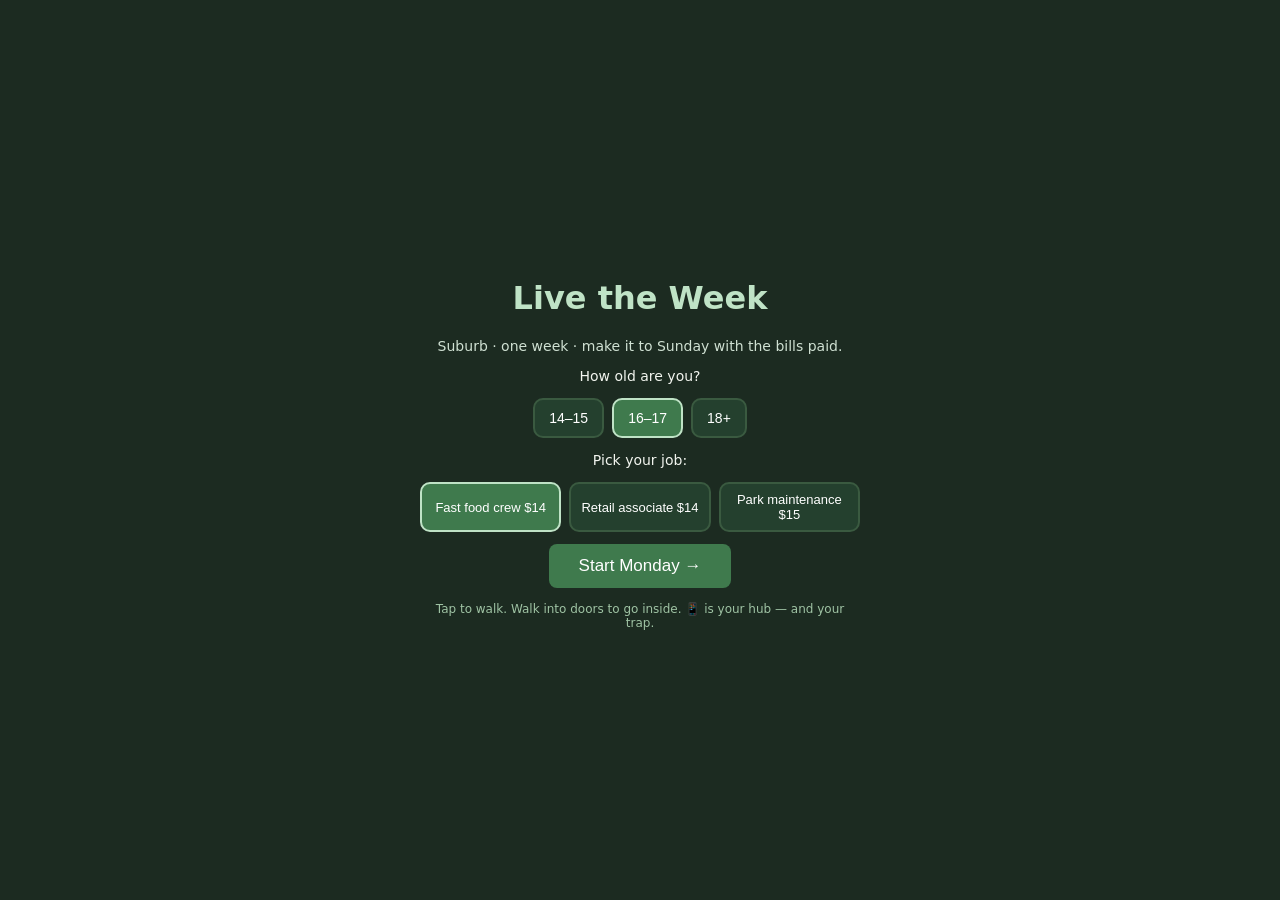
==== live-the-week.html @ f559ee52 "Publish NWS build from 23cea46383d7a8ff9823a15bd17f7fe0e7dcb161" ====
<!DOCTYPE html>
<html lang="en">
<head>
<meta charset="utf-8">
<meta name="viewport" content="width=device-width, initial-scale=1, maximum-scale=1, user-scalable=no">
<title>Live the Week v1.9 — overhead 3/4</title>
<style>
  * { box-sizing:border-box; -webkit-tap-highlight-color:transparent; }
  html { margin:0; padding:0; height:100%; overflow:hidden; }
  body { margin:0; padding:0; position:fixed; top:0; left:0; width:100%; height:100%;
    overflow:hidden; display:flex; flex-direction:column;
    background:#141b16; font-family:-apple-system,system-ui,sans-serif; color:#f2f5ef; }
  #maincol { width:100%; flex:1; display:flex; flex-direction:column; min-height:0; overflow:hidden; }
  #hud { width:100%; max-width:430px; display:flex; justify-content:space-between; align-items:center;
    padding:8px 10px; background:#24402e; font-size:13px; z-index:5; gap:6px; flex-shrink:0; }
  #hud b { color:#bfe3c6; }
  #stage { position:relative; width:100%; flex:1; min-height:0; display:block; background:#141b16; overflow:hidden; }
  #game { width:100%; height:100%; display:block; }
  canvas { width:100%; height:100%; display:block; image-rendering:pixelated; touch-action:manipulation; }
  /* Desktop: game + side panel */
  #sidepanel { display:none; }
  @media (min-width:1000px){
    body { flex-direction:column; justify-content:flex-start; align-items:stretch; padding:0; gap:0; }
    #maincol { flex:1; display:flex; flex-direction:column; width:100vw; height:100vh; max-width:none; }
    #hud { max-width:none; width:100%; }
    #objective { max-width:none; width:100%; }
    #stage { max-width:none; max-height:none; flex:1; width:100%; }
    #sidepanel { display:none; }
    #sidepanel h3 { color:#bfe3c6; margin:0 0 12px 0; font-size:16px; }
    #sidepanel p { color:#9fc3a4; font-size:13px; line-height:1.5; margin:8px 0; }
    #sidepanel .tip { background:#24402e; border-radius:8px; padding:10px; margin:10px 0; font-size:12px; }
  }
  #locname { position:absolute; top:8px; left:50%; transform:translateX(-50%); background:rgba(16,21,16,.75);
    padding:4px 14px; border-radius:14px; font-size:13px; color:#dff0e2; pointer-events:none; }
  #phonebtn { position:fixed; right:12px; bottom:12px; width:58px; height:58px; border-radius:50%;
    background:#f2f5ef; font-size:28px; border:3px solid #24402e; z-index:20; }
  #phone { position:fixed; left:50%; transform:translateX(-50%); bottom:0; width:min(420px,96vw); height:74vh;
    background:#101510; border:3px solid #3a5a40; border-bottom:none; border-radius:22px 22px 0 0;
    z-index:30; display:none; flex-direction:column; overflow:hidden; }
  #phone.open { display:flex; }
  #notch { height:24px; display:flex; align-items:center; justify-content:center; }
  #notch span { width:100px; height:16px; background:#000; border-radius:9px; }
  #pclock { text-align:center; font-size:12px; color:#9fc3a4; padding:2px; }
  #tabs { display:flex; background:#1a241c; }
  #tabs button { flex:1; padding:10px 2px; background:none; border:none; color:#9fc3a4; font-size:12px; }
  #tabs button.on { color:#fff; background:#24402e; font-weight:700; }
  #msgdot { color:#ff6a5a; font-size:10px; }
  #pscreen { flex:1; overflow-y:auto; padding:10px; font-size:14px; background:linear-gradient(180deg,#101510 0%,#0c120d 100%); }
  .card { background:#1c2b21; border:1px solid #3a5a40; border-radius:10px; padding:10px; margin-bottom:8px; }
  .card h4 { margin:0 0 6px; color:#bfe3c6; font-size:14px; }
  .row { display:flex; justify-content:space-between; align-items:center; padding:6px 0; border-bottom:1px solid #2a3d30; gap:8px;}
  .row:last-child { border-bottom:none; }
  button.act { background:#3f7a4d; color:#fff; border:none; border-radius:8px; padding:8px 12px; font-size:14px; }
  button.act:disabled { background:#3a4a3e; color:#7a8a7e; }
  button.ghost { background:none; color:#9fc3a4; border:1px solid #3a5a40; border-radius:8px; padding:8px 12px; font-size:14px; }
  #dlg { position:fixed; inset:0; background:rgba(0,0,0,.55); z-index:50; display:none; align-items:center; justify-content:center; padding:20px; }
  #dlg.open { display:flex; }
  #dlgbox { background:#f2f5ef; color:#1c2b21; border-radius:14px; padding:18px; max-width:340px; width:100%; }
  #dlgbox h3 { margin:0 0 8px; font-size:17px; }
  #dlgbox p { font-size:14px; margin:0 0 12px; }
  #dlgbtns { display:flex; gap:8px; flex-wrap:wrap; }
  #dlgbtns button { flex:1; min-width:100px; padding:10px; border-radius:10px; font-size:15px; border:none; }
  #toast { position:fixed; left:50%; transform:translateX(-50%); bottom:84px; background:#101510; color:#dff0e2;
    padding:8px 16px; border-radius:20px; font-size:13px; z-index:40; display:none; border:1px solid #3a5a40;
    max-width:92vw; text-align:center; }
  .post { border-bottom:1px solid #2a3d30; padding:8px 0; font-size:13px; }
  .post .who { color:#bfe3c6; font-weight:700; }
  #review { position:fixed; inset:0; background:#1c2b21; z-index:60; display:none; overflow-y:auto; padding:20px; }
  #review.open { display:block; }
  @media (min-width:768px){
    #review > div { max-width:560px !important; }
    #review .card { background:#24402e; border:1px solid #3a5a40; border-radius:12px; padding:16px; margin:12px 0; }
    #review .big { font-size:28px; }
  }
  .big { font-size:22px; font-weight:800; color:#bfe3c6; }
  .neg { color:#ff9d8a; } .pos { color:#9fe6a8; }
  #start { position:fixed; inset:0; background:#1c2b21; z-index:70; display:flex; align-items:center; justify-content:center; padding:24px; }
  #startbox { max-width:380px; text-align:center; }
  #startbox h1 { color:#bfe3c6; }
  .agepick,.jobpick { display:flex; gap:8px; justify-content:center; margin:12px 0; flex-wrap:wrap; }
  .agepick button,.jobpick button { padding:10px 14px; border-radius:10px; border:2px solid #3a5a40; background:#24402e; color:#fff; font-size:14px; }
  .jobpick button { padding:8px 10px; font-size:13px; flex:1; min-width:0; }
  .agepick button.on,.jobpick button.on { border-color:#bfe3c6; background:#3f7a4d; }
  #fade { position:absolute; inset:0; background:#000; opacity:0; pointer-events:none; transition:opacity .25s; z-index:8;}
  #spots{position:absolute;inset:0;pointer-events:none;z-index:7}
  .spot.npcspot{background:transparent;border:none;box-shadow:none;}

  /* ===== Tablet/Desktop: wider game, themed background ===== */
  @media (min-width:768px){
    html,body { background:#0e140f; }
    body {
      background:
        radial-gradient(ellipse 80% 60% at 50% 0%, rgba(63,122,77,.15) 0%, transparent 60%),
        radial-gradient(ellipse 60% 50% at 50% 100%, rgba(63,122,77,.10) 0%, transparent 60%),
        #0e140f;
    }
    body::before {
      content:'\1F33F NWS \u2022 Live the Week';
      position:fixed; left:24px; top:20px; font-size:15px; font-weight:700; color:#3a5a40;
      letter-spacing:1px; z-index:0; pointer-events:none;
    }
    body::after {
      content:'A TruJoe Digital financial literacy game';
      position:fixed; left:24px; bottom:20px; font-size:12px; color:#2a3d30;
      z-index:0; pointer-events:none;
    }
    #hud { max-width:520px; font-size:14px; border-radius:0 0 12px 12px; }

    #objective { max-width:520px; margin:0 auto; width:100%; border-radius:0 0 8px 8px; }
    #phone { width:min(480px,92vw); }
    #startbox { max-width:440px; }
    #dlgbox { max-width:400px; }
  }
  @media (min-width:1200px){
    #hud { max-width:none; width:100%; }
    #stage { max-width:none; width:100%; }
    #objective { max-width:none; width:100%; }
  }
 .spot{position:absolute;pointer-events:auto;background:rgba(20,28,22,.82);color:#f2e8c9;border:1.5px solid #7fd6a4;border-radius:12px;font-size:12px;font-weight:700;padding:8px 10px;transform:translate(-50%,-50%);box-shadow:0 2px 8px rgba(0,0,0,.4)}
</style>

<!-- NOTE 2026-10-11 (Truman): Drag mechanic speeds up in-game time dramatically (full week in <3 min).
     This is a BUG but Truman wants it LEFT AS-IS for now (useful for testing). Do not fix. -->
</head>
<body>
<div id="maincol">
<div id="hud">
  <span>📅 <b id="h_day">Mon</b> <span id="h_time">8:00a</span></span>
  <span>💵 <b id="h_money">$70</b></span>
  <span>⚡ <b id="h_energy">100</b></span>
  <span style="font-size:10px;color:#6a8a72">v1.9</span>
  <button id="waitbtn" class="ghost" style="padding:4px 10px;font-size:12px">⏳ +30m</button>
  <button id="setbtn" class="ghost" style="padding:4px 10px;font-size:14px">⚙️</button>
</div>
<div id="objective" style="text-align:center;font-size:12px;color:#9fc3a4;padding:4px;background:rgba(20,30,22,.9);border-bottom:1px solid #3a5a40"></div>
<div id="stage">
  <canvas id="game" width="352" height="640"></canvas>
  <div id="locname">Maple Street</div>
  <div id="fade"></div>
  <div id="spots"></div>
</div>
</div><!-- /maincol -->
<aside id="sidepanel">
  <h3>🎮 Live the Week</h3>
  <p>A financial literacy adventure. Work shifts, make smart purchases, pay your bills, and survive the week.</p>
  <div class="tip"><b>🖱️ Desktop controls:</b><br>Click to walk • Click doors to enter • Click shops to browse</div>
  <div class="tip"><b>📱 Mobile:</b><br>Tap to walk • Touch-hold & drag for joystick (enable in ⚙️)</div>
  <div class="tip"><b>💡 Tip:</b><br>Work reviews earn your pay. Smart spending dialogs teach budgeting. Every choice matters.</div>
</aside>
<button id="phonebtn">📱</button>
<div id="phone">
  <div id="notch"><span></span></div>
  <div id="pclock"><button id="pclose" class="ghost" style="float:right;padding:2px 10px;font-size:14px">✕</button>LiveOS · <span id="p_time">Mon 8:00a</span></div>
  <div id="tabs">
    <button data-t="money" class="on">💵 Money</button>
    <button data-t="jobs">🧑‍🍳 Work</button>
    <button data-t="social">🌀 Social</button>
    <button data-t="shop">🛒 Shop</button>
    <button data-t="msgs">✉️ Msgs <span id="msgdot"></span></button>
  </div>
  <div id="pscreen"></div>
</div>
<div id="dlg"><div id="dlgbox"><h3 id="d_h"></h3><p id="d_p"></p><div id="dlgbtns"></div></div></div>
<div id="toast"></div>
<div id="review"></div>
<div id="start"><div id="startbox">
  <h1>Live the Week</h1>
  <p style="font-size:14px;color:#cfe0d2">Suburb · one week · make it to Sunday with the bills paid.</p>
  <p style="font-size:14px">How old are you?</p>
  <div class="agepick">
    <button data-a="14-15">14–15</button>
    <button data-a="16-17" class="on">16–17</button>
    <button data-a="18+">18+</button>
  </div>
  <p style="font-size:14px">Pick your job:</p>
  <div class="jobpick" id="jobpick"></div>
  <button class="act" id="gobtn" style="font-size:17px;padding:12px 30px">Start Monday →</button>
  <p style="font-size:12px;color:#9fc3a4;margin-top:14px">Tap to walk. Walk into doors to go inside. 📱 is your hub — and your trap.</p>
</div></div>
<script>
// Auto-update: check for new version, reload if available
const BUILD_VERSION='1791599310';
(function(){
  try{
    fetch('live-the-week.version?t='+Date.now(),{cache:'no-store'})
      .then(r=>r.text())
      .then(v=>{
        if(v.trim()&&v.trim()!==BUILD_VERSION){
          console.log('New version available, reloading...');
          location.href='live-the-week.html?v='+Date.now();
        }
      }).catch(()=>{});
  }catch(e){}
})();
'use strict';
/* ================= DATA ================= */
const TILE=32, COLS=11, ROWS=20;
const BLD_W=64, BLD_H=76; // town building sprite size (squat, not towers)
const JOBS = {
  '14-15': [ {id:'sitter',t:'Babysitter',w:14}, {id:'yard',t:'Yard work',w:14}, {id:'dog',t:'Dog walker',w:13} ],
  '16-17': [ {id:'fastfood',t:'Fast food crew',w:14}, {id:'retail',t:'Retail associate',w:14}, {id:'park',t:'Park maintenance',w:15} ],
  '18+':   [ {id:'lawn',t:'Lawn care crew',w:16}, {id:'retail',t:'Retail associate',w:14} ]
};
const MAXHRS = { '14-15':18, '16-17':25, '18+':40 };
const BILLS_SUNDAY = 230, TAKE_HOME = 0.92;
const ADS = [
  {t:'HEADPHONES 50% OFF', p:'Studio headphones — today only $20!', c:20, item:'headphones'},
  {t:'SNEAKER DROP', p:'Limited runners $45. Everyone has them.', c:45, item:'sneakers'},
  {t:'ENERGY DRINK 6-PACK', p:'Fuel your grind. $4.', c:4},
  {t:'NEW GAME', p:'The sequel just dropped. $30.', c:30, item:'game'},
  {t:'SMART WATCH', p:'Track everything. $25.', c:25, item:'watch'}
];
const FEED = [
  {who:'@maya', p:'new sneakers 🔥🔥 (three exclamation marks of debt)'},
  {who:'@dev', p:'just got promoted to shift lead 💪'},
  {who:'@maya', p:'brunch was $28 but the pics were worth it 📸'},
  {who:'@coach', p:'free workout in the park saturday, bring water'},
  {who:'@jules', p:'POV: your savings account watching you open the delivery app 👀'},
  {who:'@dev', p:'sold my old console for half what I paid. depreciation is real 😭'},
  {who:'@priya', p:'meal prepped for the whole week. $32. feeling unstoppable'},
  {who:'@jules', p:'my 24-hour rule just saved me $80'},
  {who:'@maya', p:'thrifted this jacket for $12. vintage > new'}
];
const ROOM_ITEMS = [
  {id:'poster', t:'Band poster', c:5, room:'house'}, {id:'plant', t:'Potted plant', c:8, room:'house'},
  {id:'lamp', t:'Warm lamp', c:12, room:'house'}, {id:'rug', t:'Rug', c:20, room:'house'},
  {id:'bookshelf', t:'Bookshelf', c:25, room:'house'}, {id:'chair', t:'Armchair', c:30, room:'house'},
  {id:'f_table', t:'Coffee table', c:35, room:'house'}, {id:'sofa', t:'Sofa', c:70, room:'house'},
  {id:'nightstand', t:'Nightstand', c:18, room:'bedroom'}, {id:'dresser', t:'Dresser', c:45, room:'bedroom'},
  {id:'closet', t:'Closet', c:55, room:'bedroom'},
  {id:'headphones', t:'Headphones', c:40, room:'bedroom'}, {id:'console', t:'Game console', c:60, room:'bedroom'}
];
const DAYS=['Mon','Tue','Wed','Thu','Fri','Sat','Sun'];
/* ================= STATE ================= */
const S = {
  dir:0,
  map:'town', day:0, min:8*60, money:70, energy:100, age:'16-17',
  job:null, accrued:0, hrsWorked:0, lastWorkDay:-1, scrolls:0, adsBought:0, resisted:0,
  mess:20, lates:0, rain:false, umbrella:false, lunchToday:false,
  spent:{}, room:[], hold24:null, groceriesBought:false,
  px:0, py:0, path:[], moving:false, hasBike:false, weekOver:false, sneakerSeen:false
};
const $ = id => document.getElementById(id);
/* ================= MAPS ================= */
// tile: 0 grass/floor, 1 road/path, 2 wall/building, 3 tree/plant, 4 door, 5 counter/shelf, 6 bed, 7 rug-deco
function emptyMap(w,h,fill){ return Array.from({length:h},()=>Array(w).fill(fill)); }
const MAPS = {};
const curMap=()=>MAPS[S.map];
function buildTown(){
  // OVERHEAD 3/4: logical tile grid for movement, smooth painterly ground rendering.
  const g = emptyMap(COLS,ROWS,0);
  for(let x=0;x<COLS;x++){ g[9][x]=1; g[10][x]=1; }   // main street (logical)
  for(let y=0;y<ROWS;y++) g[y][5]=1;                  // cross street (logical)
  const solid=(x0,y0,w,h2)=>{ for(let y=y0;y<y0+h2;y++)for(let x=x0;x<x0+w;x++) g[y][x]=2; };
  const putB=(id,x,y,w,h2,label,doorX,doorY,fp,inside)=>{
    solid(x,y,w,h2);
    MAPS.town.bld[id]={x,y,w,h:h2,label,door:[doorX,doorY],fp,inside};
    g[doorY][doorX]=4; };
  MAPS.town={ name:'Maple Street', grid:g, bld:{}, over:true,
    paths:[ [[5.5,3],[7,3]], [[7,8],[7,9.5]], [[1,5],[5.5,5]], [[8,11],[8,9.5]], [[1,15],[5.5,15]] ],
    pond:{x:2.5,y:17.5,rx:1.2,ry:1.0} };
  // REBUILT 2026-10-10 from Truman's new art - measured pixel-for-pixel
  // COFFEE: box(70,380,330,580) door(200,550) | MALL: box(680,120,1080,420) door(880,400)
  // WORK: box(680,680,1080,980) door(880,950) | HOME: box(70,1080,330,1380) door(200,1350)
  // STORE: box(680,1080,1080,1380) door(880,1350)
  putB('coffee',1,3,4,4,'COFFEE',2,8,'coffee',null);
  putB('mall',  6,1,5,4,'MALL',  8,6,null,'mallIn');
  putB('work',  6,7,5,3,'WORK',  8,10,'work',null);
  putB('home',  1,11,4,4,'HOME', 2,15,'house',null);
  putB('store', 6,13,5,4,'STORE',8,17,'store',null);
  // WIPED 2026-10-10 per Truman - rebuilding from new art
  S.px=5*TILE; S.py=12*TILE;
}
function buildInterior(id,name,wallC,floorC){
  const g=emptyMap(COLS,ROWS,0);
  for(let x=0;x<COLS;x++){ g[0][x]=2; g[ROWS-1][x]=2; }
  for(let y=0;y<ROWS;y++){ g[y][0]=2; g[y][COLS-1]=2; }
  g[ROWS-1][5]=4; // exit door
  const m={name,grid:g,wallC:wallC||'#8a6a9a',floorC:floorC||'#c0b0c8',exit:{x:5,y:ROWS-1},interior:true};
  MAPS[id]=m; return m;
}
function buildMallIn(){
  // MALL: matches Truman's art - 10 stores + EXIT
  const m=buildInterior('mallIn','MALL','#9a8ab0','#d8cce0'); m.base='mallfloor';
  const g=m.grid;
  // REBUILT 2026-10-10 from Truman's new mall art (pixel-for-pixel)
  // Stores measured from 1179x1769 art, grid 11x20
  for(let x=0;x<=3;x++){ g[3][x]=5; g[4][x]=5; g[5][x]=5; }   // Meals
  for(let x=4;x<=6;x++){ g[3][x]=5; g[4][x]=5; g[5][x]=5; }   // Sweets
  for(let x=7;x<=9;x++){ g[3][x]=5; g[4][x]=5; g[5][x]=5; }   // Healthy
  for(let x=0;x<=3;x++){ g[7][x]=5; g[8][x]=5; g[9][x]=5; }   // STYLE
  for(let x=7;x<=9;x++){ g[7][x]=5; g[8][x]=5; g[9][x]=5; }   // Bank|Jobs
  for(let x=0;x<=3;x++){ g[10][x]=5; g[11][x]=5; g[12][x]=5; }// Books
  for(let x=7;x<=9;x++){ g[10][x]=5; g[11][x]=5; g[12][x]=5; }// Tech
  for(let x=0;x<=3;x++){ g[14][x]=5; g[15][x]=5; g[16][x]=5; }// Ride
  for(let x=7;x<=9;x++){ g[14][x]=5; g[15][x]=5; g[16][x]=5; }// Home
  m.npcs=[];
  m.storefronts=[
    {x:0,y:3,w:4,h:3,shop:'meals',name:'Meals'},
    {x:4,y:3,w:3,h:3,shop:'sweets',name:'Sweets'},
    {x:7,y:3,w:3,h:3,shop:'healthy',name:'Healthy'},
    {x:0,y:7,w:4,h:3,shop:'style',name:'STYLE'},
    {x:7,y:7,w:3,h:3,shop:'bankjobs',name:'Bank & Jobs'},
    {x:0,y:10,w:4,h:3,shop:'booksgames',name:'Books & Games'},
    {x:7,y:10,w:3,h:3,shop:'tech',name:'Tech Hub'},
    {x:0,y:14,w:4,h:3,shop:'rides',name:'Ride Shop'},
    {x:7,y:14,w:3,h:3,shop:'home',name:'Home Living'}];
  m.goods=[];
  m.spawn={x:5*TILE,y:14*TILE};
  MAPS.mallIn=m;
}
const SHOPS={
 meals:{name:'\u{1F354} Meals',items:[
   {t:'Burger',full:12,sale:12,spr:'c_burger',e:10},
   {t:'Pizza slice',full:8,sale:8,spr:'c_pizza',e:8},
   {t:'Hot dog',full:6,sale:6,spr:'c_hotdog',e:6}]},
 sweets:{name:'\u{1F366} Sweets',items:[
   {t:'Ice cream',full:5,sale:5,spr:'c_icecream',e:4},
   {t:'Donut',full:3,sale:3,spr:'c_donut',e:3},
   {t:'Cake slice',full:6,sale:6,spr:'c_cake',e:5}]},
 healthy:{name:'\u{1F957} Healthy',items:[
   {t:'Salad bowl',full:9,sale:9,spr:'c_salad',e:8},
   {t:'Smoothie',full:7,sale:7,spr:'c_smoothie',e:6}]},
 style:{name:'\u{1F455} STYLE',items:[
   {t:'Shirt',full:25,sale:20,spr:'c_shirt'},
   {t:'Dress',full:45,sale:38,spr:'c_dress'},
   {t:'Shoes',full:60,sale:50,spr:'c_shoes'}]},
 bankjobs:{name:'\u{1F3E6} Bank & Jobs',items:[
   {t:'ATM Info',full:0,sale:0,spr:'c_atm'},
   {t:'Job Board',full:0,sale:0,spr:'c_hiring'}]},
 booksgames:{name:'\u{1F4DA} Books & Games',items:[
   {t:'Game',full:40,sale:35,spr:'c_game'},
   {t:'Book',full:15,sale:12,spr:'c_book'},
   {t:'Dice set',full:5,sale:5,spr:'c_dice'}]},
 tech:{name:'\u{1F50C} Tech Hub',items:[
   {t:'Headphones',full:75,sale:60,spr:'headphones'},
   {t:'Console',full:299,sale:249,spr:'console'},
   {t:'Phone',full:199,sale:179,spr:'phone'}]},
 rides:{name:'\u{1F6B2} Ride Shop',items:[
   {t:'Bike',full:150,sale:130,spr:'c_bike'},
   {t:'Skateboard',full:80,sale:70,spr:'c_skate'},
   {t:'Scooter',full:120,sale:100,spr:'c_scooter'}]},
 home:{name:'\u{1F3E0} Home Living',items:[
   {t:'Sofa',full:299,sale:249,spr:'c_sofa'},
   {t:'Lamp',full:45,sale:38,spr:'c_lamp'},
   {t:'Bed',full:399,sale:349,spr:'c_bed'}]}
};
function shopDlg(key){
  const sh=SHOPS[key];
  const box=$('dlgbox'); box.innerHTML='';
  const h3=document.createElement('h3'); h3.textContent=sh.name; box.appendChild(h3);
  const pp=document.createElement('p'); pp.style.color='#5a6a5e';
  pp.textContent='Tags don\u2019t lie. Compare before you buy.'; box.appendChild(pp);
  const grid=document.createElement('div');
  grid.style.display='grid'; grid.style.gridTemplateColumns='1fr 1fr';
  grid.style.gap='10px'; grid.style.marginBottom='12px';
  sh.items.forEach(it=>{
    const b=document.createElement('button');
    b.style.background='#fff'; b.style.border='2px solid #d8e0d4'; b.style.borderRadius='12px';
    b.style.padding='10px'; b.style.cursor='pointer'; b.dataset.shop='1';
    if(SPR_DATA[it.spr]){ const img=document.createElement('img'); img.src=SPR_DATA[it.spr];
      img.style.width='56px'; img.style.height='56px'; img.style.imageRendering='pixelated';
      b.appendChild(img); }
    const nm=document.createElement('div'); nm.style.fontWeight='bold'; nm.style.margin='6px 0 4px';
    nm.textContent=it.t; b.appendChild(nm);
    const pr=document.createElement('div');
    if(it.full>it.sale){
      const pct=Math.round((1-it.sale/it.full)*100);
      const old=document.createElement('span');
      old.style.textDecoration='line-through'; old.style.color='#d33'; old.textContent='$'+it.full;
      const now=document.createElement('b'); now.style.color='#1a7a3a'; now.textContent=' $'+it.sale;
      const off=document.createElement('span');
      off.style.background='#d33'; off.style.color='#fff'; off.style.fontSize='11px';
      off.style.padding='2px 6px'; off.style.borderRadius='8px'; off.textContent=' -'+pct+'%';
      pr.appendChild(old); pr.appendChild(now); pr.appendChild(off);
    } else { const now=document.createElement('b'); now.style.color='#1a7a3a'; now.textContent='$'+it.sale; pr.appendChild(now); }
    b.appendChild(pr);
    if(it.e){ const e=document.createElement('div'); e.style.fontSize='12px'; e.style.color='#8a6a1a';
      e.textContent='+'+it.e+'\u26A1'; b.appendChild(e); }
    if(it.also){ const a=document.createElement('div'); a.style.fontSize='11px'; a.style.color='#6a7a8a';
      a.textContent=it.also; b.appendChild(a); }
    b.onclick=()=>{ $('dlg').classList.remove('open'); buyItem(it); };
    grid.appendChild(b);
  });
  box.appendChild(grid);
  const look=document.createElement('button'); look.className='ghost'; look.style.width='100%';
  look.textContent='Just looking'; look.onclick=()=>$('dlg').classList.remove('open');
  box.appendChild(look);
  $('dlg').classList.add('open');
}
function buyItem(it){
  const c=it.sale;
  if(S.money<c){ toast('Not enough cash.'); return; }
  smartSpend(c,'mall',it.t+' ('+it.t+')',()=>{
    S.money-=c; S.spent['mall: '+it.t]=(S.spent['mall: '+it.t]||0)+c;
    if(it.e){ S.energy=Math.min(100,S.energy+it.e); S.lunchToday=true; }
    else S.energy=Math.max(0,S.energy-3); // shopping is tiring
    toast(it.t+' \u2014 yours.'+(it.full>it.sale?' (saved $'+(it.full-it.sale)+')':''));
    hud();
  });
  floatText('-$'+c,S.px+16,S.py,'#ff9a9a'); hud();
}
function checkZones(){
  const m=curMap(); if(!m.zones) return;
  const tx=Math.floor((S.px+16)/TILE), ty=Math.floor((S.py+16)/TILE);
  for(const z of m.zones)
    if(tx>=z.x&&tx<z.x+z.w&&ty>=z.y&&ty<z.y+z.h&&(!z.cool||Date.now()>z.cool)){
      z.cool=Date.now()+3000; z.fn(); }
}
function walkable(x,y){ const g=curMap().grid;
  if(!(x>=0&&y>=0&&x<COLS&&y<ROWS)) return false;
  // Town: block outer ring (zoom border) - player can't leave visual map
  if(S.map==='town'&&(x===0||x===COLS-1||y===0||y===ROWS-1)) return false;
  if(![0,1,4,6].includes(g[y][x])) return false;
  // Pond collision (town): block ellipse area
  const m=curMap();
  if(m.pond){
    const px=x+0.5, py=y+0.5;
    const dx=(px-m.pond.x)/m.pond.rx, dy=(py-m.pond.y)/m.pond.ry;
    if(dx*dx+dy*dy<1) return false;
  }
  return true; }
const SPR_DATA={
"grass":"[data-uri]",
"grass2":"[data-uri]",
"road":"[data-uri]",
"road2":"[data-uri]",
"tree":"[data-uri]",
"door":"[data-uri]",
"counter":"[data-uri]",
"shelf":"[data-uri]",
"bed":"[data-uri]",
"woodfloor":"[data-uri]",
"stonefloor":"[data-uri]",
"rug":"[data-uri]",
"dirt":"[data-uri]",
"flower":"[data-uri]",
"bush":"[data-uri]",
"wall":"[data-uri]",
"p_down":"[data-uri]",
"p_up":"[data-uri]",
"p_left":"[data-uri]",
"p_right":"[data-uri]",
"p_down_w":"[data-uri]",
"p_up_w":"[data-uri]",
"p_left_w":"[data-uri]",
"p_right_w":"[data-uri]",
"b_down":"[data-uri]",
"b_up":"[data-uri]",
"b_left":"[data-uri]",
"b_right":"[data-uri]",
"clerk":"[data-uri]",
"clerk_w":"[data-uri]",
"barista":"[data-uri]",
"barista_w":"[data-uri]",
"wander1":"[data-uri]",
"wander1_w":"[data-uri]",
"wander2":"[data-uri]",
"wander2_w":"[data-uri]",
"poster":"[data-uri]",
"plant":"[data-uri]",
"lamp":"[data-uri]",
"chair":"[data-uri]",
"headphones":"[data-uri]",
"console":"[data-uri]",
"crate":"[data-uri]",
"b_home":"[data-uri]",
"b_store":"[data-uri]",
"b_coffee":"[data-uri]",
"b_mall":"[data-uri]",
"b_work":"[data-uri]",
"c_hoodie":"[data-uri]",
"c_sneakers":"[data-uri]",
"c_cap":"[data-uri]",
"c_burger":"[data-uri]",
"c_boba":"[data-uri]",
"c_pizza":"[data-uri]",
"t_home":"[data-uri]",
"t_store":"[data-uri]",
"t_coffee":"[data-uri]",
"t_mall":"[data-uri]",
"t_work":"[data-uri]",
"fp_bedroom":"[data-uri]",
"fp_store":"[data-uri]",
"fp_coffee":"[data-uri]",
"fp_work":"[data-uri]",
"fp_house":"[data-uri]",
"bookshelf":"[data-uri]",
"f_table":"[data-uri]",
"sofa":"[data-uri]",
"kitchen":"[data-uri]",
"nightstand":"[data-uri]",
"dresser":"[data-uri]",
"closet":"[data-uri]"
};

/* ================= SPRITES ================= */
const SPR={};
function loadSprites(){ for(const k in SPR_DATA){ const im=new Image(); im.src=SPR_DATA[k]; SPR[k]=im; } }
function blit(n,dx,dy,dw,dh){ const im=SPR[n];
  if(im&&im.complete&&im.naturalWidth){ ctx.drawImage(im,dx,dy,dw||im.naturalWidth,dh||im.naturalHeight); return true; }
  return false; }
function blitStretch(im,dx,dy,dw,dh){
  if(!(im&&im.complete&&im.naturalWidth)) return false;
  ctx.drawImage(im,dx,dy,dw,dh); return true; }
function blitCoverImg(im,dx,dy,dw,dh){
  if(!(im&&im.complete&&im.naturalWidth)) return false;
  const ir=im.naturalWidth/im.naturalHeight, r=dw/dh;
  let sw,sh,sx,sy;
  if(ir>r){ sh=im.naturalHeight; sw=sh*r; sx=(im.naturalWidth-sw)/2; sy=0; }
  else { sw=im.naturalWidth; sh=sw/r; sx=0; sy=(im.naturalHeight-sh)/2; }
  ctx.drawImage(im,sx,sy,sw,sh,dx,dy,dw,dh); return true; }
function blitStretch(im,dx,dy,dw,dh){
  if(!(im&&im.complete&&im.naturalWidth)) return false;
  ctx.drawImage(im,dx,dy,dw,dh); return true; }
function blitCover(n,dx,dy,dw,dh){ const im=SPR[n];  // fill rect, preserve aspect (crop)
  if(!(im&&im.complete&&im.naturalWidth)) return false;
  const ir=im.naturalWidth/im.naturalHeight, r=dw/dh;
  let sw,sh,sx,sy;
  if(ir>r){ sh=im.naturalHeight; sw=sh*r; sx=(im.naturalWidth-sw)/2; sy=0; }
  else { sw=im.naturalWidth; sh=sw/r; sx=0; sy=(im.naturalHeight-sh)/2; }
  ctx.drawImage(im,sx,sy,sw,sh,dx,dy,dw,dh); return true; }
function blitC(n,cx,feetY,bob){ const im=SPR[n];   // centered, anchored at feet
  if(im&&im.complete&&im.naturalWidth){ const w=im.naturalWidth,h=im.naturalHeight;
    ctx.drawImage(im,cx-w/2,feetY-h+(bob||0),w,h); return true; } return false; }
/* ================= RENDER ================= */
const cv=$('game'), ctx=cv.getContext('2d');
// fitCanvas removed: fixed 352x640 canvas with CSS width:100%;height:100% works.
// The browser scales the canvas to the device. Grid coordinates stay in 352x640 space.
// This is the "fitted per device" - the canvas IS the device, scaled by CSS.
ctx.imageSmoothingEnabled=false; // crisp pixels
const floats=[]; // {x,y,t,txt,c,life}
function floatText(txt,x,y,c){ floats.push({x,y,txt,c:c||'#fff',life:1}); }
const TCOL={0:'#5d8a5f',1:'#777',3:'#3d6b3f',4:'#7a5c3d',5:'#8a6a45',6:'#4a6a9e'};
let CUR_BASE='grass';
const BASE_SPR={grass:'grass',sidewalk:'stonefloor',woodfloor:'woodfloor',stonefloor:'stonefloor',mallfloor:'stonefloor'};
function drawTile(x,y,t,px,py){
  if(t===2) return; // buildings drawn as blocks
  ctx.fillStyle=TCOL[t]||'#5d8a5f'; ctx.fillRect(px,py,TILE,TILE);
  if(t===0){ blit(CUR_BASE,px,py,TILE,TILE); }
  else if(t===1){ blit((x+y)%2?'road':'road2',px,py,TILE,TILE); }
  else if(t===3){ if(!curMap().interior) blit(CUR_BASE,px,py,TILE,TILE);
    blit(S.map==='town'?'tree':'plant',px+4,py+2,24,30);           // object anchored on tile
    if(S.map==='town'){ const sw=Math.sin(Date.now()/900+x)*2; } }
  else if(t===4){ blit(CUR_BASE,px,py,TILE,TILE); }
  else if(t===5){ blit('counter',px,py,TILE,TILE); }
  else if(t===7){ blit('f_table',px,py-6,TILE,TILE+6); }
  else if(t===6){ blit(CUR_BASE,px,py,TILE,TILE); blit('bed',px+6,py,20,32); }
}
const T_BLD={home:'t_home',store:'t_store',coffee:'t_coffee',mall:'t_mall',work:'t_work'};
let noiseCv=null;
function getNoise(){
  if(noiseCv) return noiseCv;
  noiseCv=document.createElement('canvas'); noiseCv.width=cv.width; noiseCv.height=cv.height;
  const n=noiseCv.getContext('2d');
  for(let i=0;i<450;i++){
    const x=Math.random()*cv.width, y=Math.random()*cv.height, r=1+Math.random()*2;
    n.fillStyle=Math.random()<0.5?'rgba(0,60,0,0.035)':'rgba(255,255,240,0.04)';
    n.beginPath(); n.arc(x,y,r,0,7); n.fill();
  }
  return noiseCv;
}
function strokePath(pts,width,color){
  ctx.strokeStyle=color; ctx.lineWidth=width; ctx.lineCap='round'; ctx.lineJoin='round';
  ctx.beginPath(); pts.forEach(([x,y],i)=>{ i?ctx.lineTo(x*TILE,y*TILE):ctx.moveTo(x*TILE,y*TILE); });
  ctx.stroke();
}
function drawGroundSmooth(m){
  // grass base: soft vertical gradient + noise (no tile seams)
  const gr=ctx.createLinearGradient(0,0,0,cv.height);
  gr.addColorStop(0,'#79bd6b'); gr.addColorStop(1,'#5da055');
  ctx.fillStyle=gr; ctx.fillRect(0,0,cv.width,cv.height);
  ctx.drawImage(getNoise(),0,0);
  // park lawn
  const pk=m.bld.park;
  ctx.fillStyle='#86c977';
  ctx.beginPath(); ctx.ellipse((pk.x+pk.w/2)*TILE,(pk.y+pk.h/2)*TILE,pk.w*TILE/2,pk.h*TILE/2,0,0,7); ctx.fill();
  // pond
  const p=m.pond;
  ctx.fillStyle='#4f9fd0';
  ctx.beginPath(); ctx.ellipse(p.x*TILE,p.y*TILE,p.rx*TILE,p.ry*TILE,0,0,7); ctx.fill();
  ctx.fillStyle='#8fd0ee';
  ctx.beginPath(); ctx.ellipse(p.x*TILE-8,p.y*TILE-6,p.rx*TILE*0.55,p.ry*TILE*0.5,0,0,7); ctx.fill();
  ctx.fillStyle='rgba(255,255,255,.7)';
  [[-14,-4],[6,8],[18,-8]].forEach(([dx,dy])=>{ ctx.beginPath(); ctx.arc(p.x*TILE+dx,p.y*TILE+dy,2.5,0,7); ctx.fill(); });
  // dirt paths to doors (smooth)
  (m.paths||[]).forEach(pts=>strokePath(pts,26,'#d9c08e'));
  // roads (smooth, no seams)
  ctx.strokeStyle='#6e6e78'; ctx.lineCap='round';
  ctx.lineWidth=72; ctx.beginPath(); ctx.moveTo(-10,9.5*TILE); ctx.lineTo(cv.width+10,9.5*TILE); ctx.stroke();
  ctx.lineWidth=40; ctx.beginPath(); ctx.moveTo(5.5*TILE,-10); ctx.lineTo(5.5*TILE,cv.height+10); ctx.stroke();
  ctx.strokeStyle='rgba(255,255,255,.10)'; ctx.lineWidth=72;
  ctx.beginPath(); ctx.moveTo(-10,9.2*TILE); ctx.lineTo(cv.width+10,9.2*TILE); ctx.stroke();
}
// Mall uses Truman's pixel-art image as background (walkable overlay)
const _mallImg=new Image(); _mallImg.src='assets/mall.jpg?v='+BUILD_VERSION;
const _townImg=new Image(); _townImg.src='assets/town.jpg';
function drawMall(mm){
  // Draw Truman's mall art: pixel-perfect, extended floor (no bars, no crop)
  if(_mallImg.complete&&_mallImg.naturalWidth){
    const iw=_mallImg.naturalWidth, ih=_mallImg.naturalHeight;
    const cw=cv.width, ch=cv.height;
    // Scale to fit height, center horizontally
    const s=ch/ih;
    const dw=iw*s, dh=ch;
    // Fill sides with floor color (sampled from art, not black)
    ctx.fillStyle='#e8dcc8'; ctx.fillRect(0,0,cw,ch);
    ctx.drawImage(_mallImg, (cw-dw)/2, 0, dw, dh);
  } else {
    ctx.fillStyle='#e8dcc8'; ctx.fillRect(0,0,cv.width,cv.height);
  }
  // (Truman's mall art already has products and plants - skip ours)
}

function drawBuilding34(b,id){
  if(id==='park'){
    ctx.fillStyle='#2c4a2e'; ctx.font='bold 11px sans-serif'; ctx.textAlign='center';
    ctx.fillText('🌳 PARK',(b.x+b.w/2)*TILE,(b.y+0.6)*TILE);
    return;
  }
  const spr=T_BLD[id], W=BLD_W, H=BLD_H;
  const bx=(b.x+b.w/2)*TILE-W/2, by=(b.y+b.h)*TILE-H;
  // soft drop shadow (sells the tilt)
  ctx.fillStyle='rgba(0,0,0,.22)';
  ctx.beginPath(); ctx.ellipse(bx+W/2+5,by+H-3,W*0.55,8,0,0,7); ctx.fill();
  if(spr) blit(spr,bx,by,W,H);
  // Labels are baked into Truman's art - no code-drawn sign
}
function drawTownDecor(m,g){
  for(let y=0;y<ROWS;y++)for(let x=0;x<COLS;x++){
    const t=g[y][x], px=x*TILE, py=y*TILE;
    if(t===3){ // tree
      ctx.fillStyle='rgba(0,0,0,.18)';
      ctx.beginPath(); ctx.ellipse(px+16,py+28,14,5,0,0,7); ctx.fill();
      blit('tree',px+4,py-2,24,34);
    }
  }
  // flowers: soft color dots near buildings
  const fl=['#e86a8a','#f2e35a','#ffffff'];
  for(let i=0;i<14;i++){
    const x=(i*89+30)%340, y=(i*137+200)%620+10;
    if(y>8.5*TILE&&y<11*TILE) continue; // not on road
    ctx.fillStyle=fl[i%3]; ctx.beginPath(); ctx.arc(x,y,2.5,0,7); ctx.fill();
  }
}
function drawPerson(x,y,sprName,bob){
  if(sprName&&blitC(sprName,x,y+6,bob||0)) return;
  // fallback: placeholder figure
  ctx.fillStyle='#888'; ctx.fillRect(x-8,y-14,16,20);
  ctx.fillStyle='#f2c89b'; ctx.fillRect(x-6,y-24,12,10);
}
function playerSpr(){
  const d=S.dir||0;
  if(S.hasBike) return ['b_down','b_up','b_left','b_right'][d];
  if(S.moving){
    // 2-frame walk cycle: alternate every 200ms for visible leg movement
    const frame=Math.floor(Date.now()/200)%2;
    if(frame===0) return ['p_down','p_up','p_left','p_right'][d];
    return ['p_down_w','p_up_w','p_left_w','p_right_w'][d];
  }
  return ['p_down','p_up','p_left','p_right'][d];
}
function sky(h){ // [r,g,b,alpha] or null
  if(h>=6&&h<8)  return [255,150,80,0.16];   // dawn
  if(h>=8&&h<17) return null;                  // day
  if(h>=17&&h<19.5) return [215,110,65,0.24];  // dusk
  return [10,12,45,0.5];                       // night
}
/* ================= FIRST-PERSON INTERIORS ================= */
const FP={
 house:{name:'\u{1F3E0} Home',art:'fp_house',spots:[
   {x:30,y:88,w:34,h:10,t:'\u{1F6CF} Bedroom \u2192',fn:()=>enterFP('bedroom')},
   {x:74,y:74,w:28,h:11,t:'\u{1F9F9} Tidy up',vis:()=>S.mess>5,fn:()=>tidyUp()},
   {x:70,y:88,w:28,h:10,t:'\u2190 Outside',fn:()=>exitFP()}]},
 bedroom:{name:'\u{1F3E0} Bedroom',art:'fp_bedroom',spots:[
   {x:50,y:48,w:20,h:8,t:'\u{1F6CF}\uFE0F Sleep',fn:()=>sleepDlg()},
   {x:82,y:65,w:20,h:8,t:'\u{1F9F9} Tidy up',vis:()=>S.mess>5,fn:()=>tidyUp()},
   {x:30,y:90,w:26,h:8,t:'\u{1F6CB} Living room',fn:()=>enterFP('house')},
   {x:70,y:90,w:22,h:8,t:'\u2190 Outside',fn:()=>exitFP()}]},
 store:{name:'\u{1F3EA} Corner Store',art:'fp_store',spots:[
   {x:50,y:70,w:28,h:9,t:'\u{1F6D2} Shop',fn:()=>talkClerk()},
   {x:50,y:93,w:26,h:8,t:'\u2190 Outside',fn:()=>exitFP()}]},
 coffee:{name:'\u2615 Coffee Shop',art:'fp_coffee',spots:[
   {x:50,y:70,w:28,h:9,t:'\u2615 Order',fn:()=>talkBarista()},
   {x:50,y:93,w:26,h:8,t:'\u2190 Outside',fn:()=>exitFP()}]},
 work:{name:'\u{1F3E2} Work',art:'fp_work',spots:[
   {x:12,y:28,w:18,h:9,t:'\u{1F550} Time card',fn:()=>workPrompt()},
   {x:75,y:68,w:20,h:9,t:'\u{1F4CB} Schedule',fn:()=>workSchedule()},
   {x:50,y:93,w:26,h:8,t:'\u2190 Outside',fn:()=>exitFP()}]},
};
function enterFP(id){
  if(!FP[id]){ toast('That room is not ready yet.'); return; }
  S.fp=id; $('locname').textContent=FP[id].name; renderSpots();
  fade(()=>{});
}
function exitFP(){
  S.fp=null; renderSpots(true);
  // step off the door tile — otherwise the next tap on the building
  // instantly re-enters and you can never actually leave
  if(S.lastDoor){
    const [dx,dy]=S.lastDoor;
    for(const [ox,oy] of [[0,1],[1,0],[-1,0],[0,-1],[1,1],[-1,1]]){
      if(walkable(dx+ox,dy+oy)){ S.px=(dx+ox)*TILE; S.py=(dy+oy)*TILE; break; } }
    S.lastDoor=null;
  }
  S.path=[]; S.moving=false;
  fade(()=>{ $('locname').textContent=MAPS[S.map].name; });
}
function renderSpots(clear){
  const el=document.getElementById('spots'); el.innerHTML='';
  if(clear||!S.fp) return;
  const npc=FP_NPC[S.fp];
  if(npc){ const b=document.createElement('button'); b.className='spot npcspot'; b.textContent='';
    b.style.left=(npc.x-9)+'%'; b.style.top=(npc.y-15)+'%'; b.style.width='18%'; b.style.height='17%';
    b.onclick=e=>{ e.stopPropagation(); npc.talk(); renderSpots(); };
    el.appendChild(b); }
  FP[S.fp].spots.forEach(s=>{
    if(s.vis&&!s.vis()) return;
    const b=document.createElement('button'); b.className='spot'; b.textContent=s.t;
    b.style.left=s.x+'%'; b.style.top=s.y+'%'; b.style.width=s.w+'%'; b.style.height=s.h+'%';
    b.onclick=e=>{ e.stopPropagation(); s.fn(); };
    el.appendChild(b);
  });
}
function drawMess(){
  const n=Math.floor(S.mess/12); if(!n) return;
  const cols=['#c46a6a','#6a8ac4','#8ac46a','#c4b46a'];
  for(let i=0;i<n;i++){
    const x=(i*137+41)%300+26, y=(i*211+380)%180+400;
    if(i%2){ ctx.fillStyle='rgba(240,240,235,.92)'; ctx.beginPath(); ctx.arc(x,y,7,0,7); ctx.fill(); }
    else { ctx.fillStyle=cols[i%4]; ctx.globalAlpha=.85; ctx.fillRect(x-12,y-6,24,12); ctx.globalAlpha=1; }
  }
}
// Chunked furniture system: modular, swappable, easy to add
// Each furniture is a "chunk" with sprite, size, and allowed slots
const FURNITURE_CHUNKS={
  poster:{spr:'poster',w:36,h:36,slots:['wall']},
  plant:{spr:'plant',w:44,h:44,slots:['floor_corner','floor']},
  rug:{spr:'rug',w:95,h:40,slots:['floor_center']},
  lamp:{spr:'lamp',w:40,h:50,slots:['floor_corner','table']},
  bookshelf:{spr:'bookshelf',w:52,h:70,slots:['wall_floor']},
  chair:{spr:'chair',w:46,h:46,slots:['floor']},
  f_table:{spr:'f_table',w:48,h:30,slots:['floor_center']},
  sofa:{spr:'sofa',w:64,h:40,slots:['floor']},
  nightstand:{spr:'nightstand',w:36,h:40,slots:['floor_corner']},
  dresser:{spr:'dresser',w:48,h:50,slots:['wall_floor']},
  closet:{spr:'closet',w:52,h:70,slots:['wall_floor']},
  headphones:{spr:'headphones',w:30,h:20,slots:['table','shelf']},
  console:{spr:'console',w:30,h:20,slots:['table','floor']},
};
// Room slots: named positions where furniture chunks can go
const ROOM_SLOTS={
  house:{
    wall1:{x:200,y:170,type:'wall'}, wall2:{x:100,y:170,type:'wall'},
    corner1:{x:40,y:480,type:'floor_corner'}, corner2:{x:305,y:480,type:'floor_corner'},
    center:{x:176,y:548,type:'floor_center'}, floor1:{x:250,y:450,type:'floor'},
    floor2:{x:120,y:508,type:'floor_center'}, floor3:{x:118,y:415,type:'floor'},
    shelf1:{x:308,y:280,type:'wall_floor'},
  },
  bedroom:{
    wall1:{x:318,y:138,type:'wall'}, wall2:{x:100,y:138,type:'wall'},
    corner1:{x:322,y:455,type:'floor_corner'}, corner2:{x:70,y:400,type:'floor_corner'},
    center:{x:220,y:520,type:'floor_center'}, floor1:{x:295,y:505,type:'floor'},
    table1:{x:120,y:335,type:'table'}, floor2:{x:180,y:560,type:'floor'},
    corner3:{x:208,y:378,type:'floor_corner'}, shelf1:{x:292,y:282,type:'wall_floor'},
    shelf2:{x:42,y:318,type:'wall_floor'},
  }
};
// Track which chunk is in which slot: S.furnSlots = {bedroom:{wall1:'poster',...}}
function getFurnInSlot(room,slot){ return (S.furnSlots&&S.furnSlots[room]&&S.furnSlots[room][slot])||null; }
function setFurnInSlot(room,slot,chunkId){
  S.furnSlots=S.furnSlots||{}; S.furnSlots[room]=S.furnSlots[room]||{};
  if(chunkId) S.furnSlots[room][slot]=chunkId; else delete S.furnSlots[room][slot];
}
// Legacy FP_FURN for compatibility (positions only)
const FP_FURN={
 house:{poster:[200,170,'poster',36],plant:[40,480,'plant',44],rug:[176,548,'rug',95],lamp:[305,480,'lamp',40],
   bookshelf:[308,280,'bookshelf',52],chair:[250,450,'chair',46],f_table:[120,508,'f_table',48],sofa:[118,415,'sofa',64]},
 bedroom:{poster:[318,138,'poster',36],plant:[322,455,'plant',44],rug:[220,520,'rug',95],
   chair:[295,505,'chair',46],lamp:[70,400,'lamp',40],headphones:[120,335,'headphones',30],console:[180,560,'console',30],
   nightstand:[208,378,'nightstand',36],dresser:[292,282,'dresser',48],closet:[42,318,'closet',52]}
};
function drawRoomStuff(){
  const slots=ROOM_SLOTS[S.fp]; if(!slots) return;
  const placed=(S.furnSlots&&S.furnSlots[S.fp])||{};
  for(const [slotId,chunkId] of Object.entries(placed)){
    const slot=slots[slotId]; const chunk=FURNITURE_CHUNKS[chunkId];
    if(!slot||!chunk) continue;
    // Draw chunk centered at slot position, at proper scale
    blit(chunk.spr, slot.x-chunk.w/2, slot.y-chunk.h/2, chunk.w, chunk.h);
  }
}
const FP_NPC={
 store:{x:50,y:45,baked:true,talk:()=>talkClerk()},
 coffee:{x:58,y:40,baked:true,talk:()=>talkBarista()},
 work:{x:50,y:48,baked:true,talk:()=>talkCoworker()},
};
function talkClerk(){
  S.npcHop=Date.now();
  const btns=[['\u{1F9FA} Groceries $65',()=>{ S.groceriesBought?toast('Fridge is already stocked.'):buyGroceries(); },'act'],
    ['\u{1F36B} Snack $6',()=>buySnack(),'']];
  if(S.rain&&!S.umbrella) btns.push(['\u2602\uFE0F Umbrella $12',()=>buyUmbrella(),'']);
  btns.push(['Just looking',()=>{ S.resisted++; },'ghost']);
  const greets=['Aisle 3 has the good stuff. What do you need?','Back again? The fridge stuff is the real deal.','Pro tip: groceries beat snacks.'];
  dlg('\u{1F3EA} Clerk',greets[Math.floor(Math.random()*greets.length)],btns);
}
function talkBarista(){
  S.npcHop=Date.now();
  const bgreets=['The usual? The smell is free, the latte is $5.','Slow down, sip something.','Regulars who plan spend less.'];
  dlg('\u2615 Barista',bgreets[Math.floor(Math.random()*bgreets.length)],[ 
    ['\u2615 Latte $5',()=>buyLatte(),'act'],
    ['\u{1F4AC} Chat',()=>chatBarista(),''],
    ['Just the smell',()=>{ S.resisted++; toast('Free aroma. Full wallet.'); },'ghost']]);
}
function talkCoworker(){
  S.npcHop=Date.now();
  const tips=['Clock in by 9 or the boss notices. Trust me.',
    'I bring lunch every day. Saves me like $40 a week.',
    'Overtime is a myth here. Don\u2019t ask.','Payday Friday. Don\u2019t spend it Thursday.'];
  dlg('\u{1F9D1}\u200D\u{1F4BC} Coworker',tips[Math.floor(Math.random()*tips.length)],[['Back to it',()=>{},'ghost']]);
}
// Truman's room art: mess level selects the image (0=clean to max=filthy)
const ROOM_ART={
  bedroom:{nh:5,preh:'assets/rooms/bedroom-h-',nv:5,prev:'assets/rooms/bedroom-v-'},
  house:{nh:4,preh:'assets/rooms/living-h-',nv:4,prev:'assets/rooms/living-v-'}
};
const _roomImgs={};
// Preload all room images at startup to avoid black-bar race condition
(function(){
  for(const fp of ['bedroom','house']){
    const r=ROOM_ART[fp]; if(!r) continue;
    for(let i=0;i<r.nh;i++){ const k=fp+'-h-'+i; if(!_roomImgs[k]){ const im=new Image(); im.src=r.preh+i+'.jpg'; _roomImgs[k]=im; } }
    for(let i=0;i<r.nv;i++){ const k=fp+'-v-'+i; if(!_roomImgs[k]){ const im=new Image(); im.src=r.prev+i+'.jpg'; _roomImgs[k]=im; } }
  }
})();
function roomArt(fp){
  const r=ROOM_ART[fp]; if(!r) return null;
  // Pick horizontal (desktop) or vertical (iPhone) based on screen orientation
  const isLandscape = (window.innerWidth||cv.width) > (window.innerHeight||cv.height);
  const n = isLandscape ? r.nh : r.nv;
  const pre = isLandscape ? r.preh : r.prev;
  const lvl=Math.min(n-1,Math.floor(S.mess/100*n));
  const key=fp+'-'+(isLandscape?'h':'v')+'-'+lvl;
  if(!_roomImgs[key]){ const im=new Image(); im.src=pre+lvl+'.jpg'; _roomImgs[key]=im; }
  return _roomImgs[key];
}
function drawFP(){
  const sc=FP[S.fp];
  if(!sc){ S.fp=null; renderSpots(true); return; } // fail safe: never freeze the screen
  const ra=(S.fp==='house'||S.fp==='bedroom')?roomArt(S.fp):null;
  ctx.fillStyle='#1a1a1a'; ctx.fillRect(0,0,cv.width,cv.height);
  const drawCover=(im)=>{
    // Aspect-preserving cover: fill canvas, crop overflow, no scrunch/stretch
    // 0.85 zoom-out so interiors aren't too tight (Truman 2026-10-11)
    const iw=im.naturalWidth||im.width, ih=im.naturalHeight||im.height;
    if(!iw||!ih) return;
    const s=Math.max(cv.width/iw, cv.height/ih);
    const dw=iw*s, dh=ih*s;
    ctx.drawImage(im,(cv.width-dw)/2,(cv.height-dh)/2,dw,dh);
  };
  if(ra&&ra.complete&&ra.naturalWidth){ drawCover(ra); }
  else if(sc.art){ const fim=SPR[sc.art]; if(fim&&fim.complete) drawCover(fim); }
  if(S.fp==='house'||S.fp==='bedroom'){ drawRoomStuff(); /* mess is baked into Truman's art */ }
  const npc=FP_NPC[S.fp];
  if(npc&&!npc.baked){ const hop=S.npcHop&&Date.now()-S.npcHop<600?-Math.sin((Date.now()-S.npcHop)/600*Math.PI)*10:0;
    const bob=Math.sin(Date.now()/450)*2;
    const sz=npc.size||110, im=SPR[npc.spr];
    const cx=npc.x/100*cv.width, feetY=npc.y/100*cv.height+16;
    if(im&&im.complete&&im.naturalWidth){
      const hh=sz, ww=sz*im.naturalWidth/im.naturalHeight;
      ctx.drawImage(im,cx-ww/2,feetY-hh+bob+hop,ww,hh);
    } else drawPerson(cx,feetY,npc.spr,bob+hop); }
}
function tidyUp(){
  if(S.mess<=5){ toast('Already tidy.'); return; }
  S.mess=0; advance(30); S.energy=Math.max(0,S.energy-8);
  toast('\u{1F9F9} Room tidied. Feels better.'); renderSpots();
}
function chatBarista(){
  advance(15);
  const tips=['Slow mornings make better coffee. And better budgets.',
    'Regulars who plan their week spend less. Just saying.',
    'That 24-hour rule? Works for lattes too.'];
  dlg('Barista',tips[Math.floor(Math.random()*tips.length)],[['Nice',()=>{},'ghost']]);
  S.energy=Math.min(100,S.energy+3);
}
/* ================= RENDER ================= */
function draw(){
  try { drawBody(); } catch(e){
    if(!window.__derr){ window.__derr=1; toast('Draw error: '+(e&&e.message||e)); }
  }
  requestAnimationFrame(draw);
}
function drawBody(){
  if(S.fp){ drawFP(); return; }
  const m=curMap(), g=m.grid;
  const tint=sky(S.min/60), night=tint&&tint[0]<50?tint[3]:0;
  CUR_BASE=BASE_SPR[m.base||'grass']||'grass';
  ctx.fillStyle=m.floorC||'#5d8a5f'; ctx.fillRect(0,0,cv.width,cv.height);
  if(m.over){
    if(S.map==='town'&&_townImg.complete&&_townImg.naturalWidth){
      { const tw=cv.width, th=cv.height;
        blitStretch(_townImg,0,0,tw,th); }
      // Skip my canvas buildings - Truman's art has them
      // Keep decor for extra polish
      drawTownDecor(m,g);
    } else {
      drawGroundSmooth(m);
      if(m.bld) for(const k in m.bld){ const b=m.bld[k]; if(b.x!==undefined) drawBuilding34(b,k); }
      drawTownDecor(m,g);
    }
  } else if(m.interior){
    const gr2=ctx.createLinearGradient(0,0,0,cv.height);
    gr2.addColorStop(0,'#cdbdd8'); gr2.addColorStop(1,'#a791b8');
    ctx.fillStyle=gr2; ctx.fillRect(0,0,cv.width,cv.height);
    ctx.drawImage(getNoise(),0,0);
    for(let y=0;y<ROWS;y++)for(let x=0;x<COLS;x++){ const t=g[y][x];
      if(t===2){ ctx.fillStyle=m.wallC; ctx.fillRect(x*TILE,y*TILE,TILE,TILE); }
      else if(t!==0) drawTile(x,y,t,x*TILE,y*TILE); }
  } else {
    for(let y=0;y<ROWS;y++)for(let x=0;x<COLS;x++) drawTile(x,y,g[y][x],x*TILE,y*TILE);
  }
  // entrance arrows when near a door
  if(S.map==='town') for(const k in m.bld){ const b=m.bld[k];
    if(b.door){ const dx=(b.door[0]+0.5)*TILE, dy=b.door[1]*TILE;
      if(Math.hypot(S.px+16-dx,S.py+16-dy)<2.5*TILE){
        ctx.fillStyle='#ffe27a'; ctx.font='bold 11px sans-serif'; ctx.textAlign='center';
        ctx.strokeStyle='rgba(0,0,0,.6)'; ctx.lineWidth=2;
        ctx.strokeText('▼ ENTER',dx,dy-8); ctx.fillText('▼ ENTER',dx,dy-8); ctx.lineWidth=1; } } }
  if(S.map==='mallIn'){ drawMall(curMap()); }
  // npcs
  (m.npcs||[]).forEach(n=>{ const sway=n.sway?Math.sin(Date.now()/800+n.x)*2:0; drawPerson(n.x,n.y+16,n.spr||'clerk',sway);
    if(S.map!=='mallIn'){ ctx.fillStyle='#fff'; ctx.font='9px sans-serif'; ctx.textAlign='center';
      ctx.fillText(n.n,n.x,n.y-26); } });
  // wanderers in town
  wanderers.forEach(w=>{ if(w.map===S.map) drawPerson(w.x,w.y+16,(w.path&&w.path.length)?w.spr+'_w':w.spr,0); });
  // player
  drawPerson(S.px+16,S.py+16,playerSpr(),0);
  // floats
  for(let i=floats.length-1;i>=0;i--){ const f=floats[i];
    ctx.fillStyle=f.c; ctx.font='bold 13px sans-serif'; ctx.textAlign='center';
    ctx.fillText(f.txt,f.x,f.y-(1-f.life)*30); f.life-=0.02; if(f.life<=0) floats.splice(i,1); }
  // sky tint for time of day
  if(tint){ ctx.fillStyle='rgba('+tint[0]+','+tint[1]+','+tint[2]+','+tint[3]+')';
    ctx.fillRect(0,0,cv.width,cv.height); }
}
/* ================= MOVEMENT (smooth pixel) ================= */
const SPEED_W=95, SPEED_B=190;
function tileOf(px,py){ return [Math.floor(px/TILE),Math.floor(py/TILE)]; }
function bfs(tx,ty){
  const [sx,sy]=tileOf(S.px,S.py);
  if(!walkable(tx,ty)) return null;
  const key=(x,y)=>x+','+y, prev={[key(sx,sy)]:null}, q=[[sx,sy]];
  while(q.length){ const [x,y]=q.shift();
    if(x===tx&&y===ty){ const p=[]; let k=key(tx,ty);
      while(k){ const [ax,ay]=k.split(',').map(Number); p.unshift([ax,ay]); k=prev[k]; } return p.slice(1); }
    for(const [dx,dy] of [[1,0],[-1,0],[0,1],[0,-1]]){
      const nx=x+dx,ny=y+dy,kk=key(nx,ny);
      if(walkable(nx,ny)&&!(kk in prev)){ prev[kk]=key(x,y); q.push([nx,ny]); } } }
  return null;
}
// Virtual joystick: touch-hold and drag for direct control
S.joy={active:false,sx:0,sy:0,dx:0,dy:0,id:null};
cv.addEventListener('pointerdown',e=>{
  if(S.weekOver||S.fp) return;
  const r=cv.getBoundingClientRect();
  // Start potential joystick
  S.joy.sx=e.clientX; S.joy.sy=e.clientY; S.joy.id=e.pointerId;
  // Don't activate yet - wait for drag
  const wx=(e.clientX-r.left)/r.width*cv.width, wy=(e.clientY-r.top)/r.height*cv.height;
  const m=curMap();
  const tx=Math.floor(wx/TILE), ty=Math.floor(wy/TILE);
  // mall: storefront taps take priority over nearby clerk NPCs
  if(S.map==='mallIn'){
    for(const sf of (m.storefronts||[])){
      if(tx>=sf.x&&tx<sf.x+sf.w&&ty>=sf.y&&ty<sf.y+sf.h){
        // find walkable tile in front of storefront
        const [px,py]=tileOf(S.px+16,S.py+16);
        let best=null,bd=1e9;
        for(let bx=sf.x;bx<sf.x+sf.w;bx++)for(let by=sf.y;by<sf.y+sf.h;by++){
          for(const [ox,oy] of [[0,1],[0,-1],[1,0],[-1,0]]){
            const nx=bx+ox,ny=by+oy;
            if(walkable(nx,ny)){ const d=Math.abs(px-nx)+Math.abs(py-ny);
              if(d<bd){ bd=d; best=[nx,ny]; } }
          }
        }
        if(!best){ toast('Cannot reach '+sf.name+'.'); return; }
        const openShop=()=>{ if(sf.shop==='style'&&!S.sneakerSeen){ S.sneakerSeen=true; sneakerPrompt(); } else shopDlg(sf.shop); };
        if(bd===0){ openShop(); return; } // already there
        const path=bfs(best[0],best[1]);
        if(path&&path.length){ S.pendingAction=openShop; S.path=path.map(([x,y])=>({x:x*TILE,y:y*TILE})); S.moving=true; }
        else toast('No path to '+sf.name+'.');
        return;
      }
    }
  }
  // npc tap? (after mall storefronts so clerks don't swallow shop taps)
  for(const n of (m.npcs||[])){
    if(Math.hypot(wx-n.x,wy-(n.y+16))<36){ npcTalk(n); return; }
  }
  // tap a building -> walk to its entrance
  const hit=buildingAt(tx,ty);
  if(hit&&hit.door){
    const [dx,dy]=hit.door, [px,py]=tileOf(S.px+16,S.py+16);
    if(px===dx&&py===dy){ enterDoor(dx,dy); return; } // already at entrance
    const p=bfs(dx,dy); if(p&&p.length){ S.path=p.map(([x,y])=>({x:x*TILE,y:y*TILE})); S.moving=true; }
    else toast('No path to '+hit.label.toLowerCase()+'.');
    return;
  }
  const p=bfs(tx,ty); if(p&&p.length){ S.path=p.map(([x,y])=>({x:x*TILE,y:y*TILE})); S.moving=true; }
});
// Joystick: drag to move directly
cv.addEventListener('pointermove',e=>{
  if(!S.joy||S.joy.id!==e.pointerId||S.fp||!S.settings.joystick) return;
  if(e.pointerType!=='touch') return; // joystick is touch-only; mouse uses tap-to-move
  const dx=e.clientX-S.joy.sx, dy=e.clientY-S.joy.sy;
  if(Math.hypot(dx,dy)>12&&!S.joy.active){
    S.joy.active=true; S.path=[]; S.moving=false; // joystick takes over
  }
  if(S.joy.active){
    const max=48, d=Math.hypot(dx,dy)||1, cl=Math.min(d,max);
    S.joy.dx=dx/d*cl/max; S.joy.dy=dy/d*cl/max;
    _joyLastMove=Date.now();
  }
});
const endJoy=e=>{
  if(S.joy&&(!e.pointerId||S.joy.id===e.pointerId)){ S.joy.active=false; S.joy.dx=0; S.joy.dy=0; S.joy.id=null; if(!S.path.length) S.moving=false; }
};
cv.addEventListener('pointerleave',()=>{ S.joy.active=false; S.joy.dx=0; S.joy.dy=0; S.joy.id=null; });
// Safety: if joystick stuck active with no input, kill it
setInterval(()=>{ if(S.joy&&S.joy.active&&Date.now()-_joyLastMove>3000){ S.joy.active=false; S.joy.dx=0; S.joy.dy=0; } },1000);
let _joyLastMove=0;
cv.addEventListener('pointerup',endJoy);
cv.addEventListener('pointercancel',endJoy);
function buildingAt(tx,ty){
  const m=curMap(); if(!m.bld) return null;
  for(const k in m.bld){ const b=m.bld[k];
    if(b.x===undefined||!b.door) continue;
    // tall 3/4 sprite: centered on footprint, extends BLD_H above its base
    const cx=(b.x+b.w/2)*TILE, bot=(b.y+b.h)*TILE;
    const vx0=Math.floor((cx-BLD_W/2)/TILE), vx1=Math.floor((cx+BLD_W/2)/TILE);
    const vy0=Math.floor((bot-BLD_H)/TILE), vy1=b.y+b.h-1;
    if(tx>=vx0&&tx<=vx1&&ty>=vy0&&ty<=vy1) return b; }
  return null;
}
let lastT=0;
// Arrow keys / WASD for desktop (Truman 2026-10-11)
const KEYS={};
addEventListener('keydown',e=>{
  if(['ArrowUp','ArrowDown','ArrowLeft','ArrowRight','w','a','s','d','W','A','S','D'].includes(e.key)){
    KEYS[e.key.toLowerCase()]=true; e.preventDefault();
  }
  // Enter/Space to enter door when near
  if((e.key==='Enter'||e.key===' ')&&S.map==='town'){
    const tx=Math.floor((S.px+16)/TILE), ty=Math.floor((S.py+16)/TILE);
    for(const k in curMap().bld){ const b=curMap().bld[k];
      if(b.door&&Math.abs(b.door[0]-tx)<=1&&Math.abs(b.door[1]-ty)<=1){ enterDoor(b.door[0],b.door[1]); break; } }
  }
});
addEventListener('keyup',e=>{ KEYS[e.key.toLowerCase()]=false; });
function step(now){
  const dt=Math.min(0.05,(now-lastT)/1000||0); lastT=now;
  // Arrow keys / WASD movement (desktop)
  const kx=(KEYS['arrowright']||KEYS['d']?1:0)-(KEYS['arrowleft']||KEYS['a']?1:0);
  const ky=(KEYS['arrowdown']||KEYS['s']?1:0)-(KEYS['arrowup']||KEYS['w']?1:0);
  if((kx||ky)&&!S.fp&&S.map!=='mallIn'){
    const sp=120*dt; // pixels per second
    const nx=S.px+kx*sp, ny=S.py+ky*sp;
    const tx=Math.floor((nx+16)/TILE), ty=Math.floor((S.py+16)/TILE);
    if(walkable(tx,ty)) S.px=nx;
    const tx2=Math.floor((S.px+16)/TILE), ty2=Math.floor((ny+16)/TILE);
    if(walkable(tx2,ty2)) S.py=ny;
    S.dir=kx? (kx>0?3:2) : (ky>0?0:1);
    S.moving=true; S.path=[];
    advance(1); checkTile(); checkZones();
  }
  // Virtual joystick direct control (if enabled in settings)
  if(S.joy&&S.joy.active&&S.settings.joystick){
    const jx=S.joy.dx, jy=S.joy.dy, mag=Math.hypot(jx,jy);
    if(mag>0.15){
      const sp=(S.hasBike?SPEED_B:SPEED_W)*(0.55+0.45*S.energy/100)*(S.rain&&!S.umbrella?0.8:1);
      const nx=S.px+jx/mag*sp*dt, ny=S.py+jy/mag*sp*dt;
      // Smooth collision: try X then Y separately for wall sliding
      const tx=Math.floor((nx+16)/TILE), ty=Math.floor((S.py+16)/TILE);
      if(walkable(tx,ty)) S.px=nx;
      const tx2=Math.floor((S.px+16)/TILE), ty2=Math.floor((ny+16)/TILE);
      if(walkable(tx2,ty2)) S.py=ny;
      S.dir=Math.abs(jx)>Math.abs(jy)?(jx>0?3:2):(jy>0?0:1);
      S.moving=true; S.path=[]; // joystick overrides pathfinding
      advance(S.hasBike?1:2); if(S.map!=='mallIn') S.energy=Math.max(0,S.energy-(S.hasBike?0.15:0.35));
      checkTile(); checkZones();
    } else { S.moving=false; }
  }
  if(S.moving&&S.path.length){
    const t=S.path[0], sp=(S.hasBike?SPEED_B:SPEED_W)*(0.55+0.45*S.energy/100)*(S.rain&&!S.umbrella?0.8:1);
    const dx=t.x-S.px, dy=t.y-S.py, d=Math.hypot(dx,dy);
    if(d<2){ S.px=t.x; S.py=t.y; S.path.shift();
      advance(S.hasBike?1:2); if(S.map!=='mallIn') S.energy=Math.max(0,S.energy-(S.hasBike?0.15:0.35)); checkTile(); checkZones();
      if(!S.path.length){ S.moving=false; onArrive(); }
    } else { S.px+=dx/d*sp*dt; S.py+=dy/d*sp*dt;
      S.dir=Math.abs(dx)>Math.abs(dy)?(dx>0?3:2):(dy>0?0:1); }
  }
  wanderTick(dt);
  requestAnimationFrame(step);
}
function checkTile(){
  const [tx,ty]=tileOf(S.px+16,S.py+16), m=curMap();
  // Only auto-enter if door is the destination (path is empty or ends here)
  // Prevents "sucked in" when walking past a door
  if(m.grid[ty]&&m.grid[ty][tx]===4&&(!S.path||S.path.length===0)){
    S.path=[]; S.moving=false; enterDoor(tx,ty); return;
  }
}
function enterDoor(tx,ty){
  const m=curMap();
  if(m.exit&&tx===m.exit.x&&ty===m.exit.y){ // leaving mall -> town
    fade(()=>{ S.map='town';
      const back=m.backDoor; S.px=back[0]*TILE; S.py=(back[1]+1)*TILE;
      S.path=[]; S.moving=false; $('locname').textContent=MAPS.town.name; });
    return;
  }
  for(const k in m.bld){ const b=m.bld[k];
    if(b.door&&b.door[0]===tx&&b.door[1]===ty){
      if(b.fp){ S.lastDoor=[tx,ty]; enterFP(b.fp); return; }
      if(b.inside){ fade(()=>{ S.map=b.inside; const im=MAPS[b.inside]; im.backDoor=[tx,ty];
        const sp=im.spawn||{x:5*TILE,y:(ROWS-4)*TILE}; S.px=sp.x; S.py=sp.y;
        S.path=[]; S.moving=false; $('locname').textContent=im.name; }); return; }
    } }
}
let fadeGen=0;
function fade(fn){ const f=$('fade'); const g=++fadeGen; f.style.opacity=1;
  setTimeout(()=>{ if(g!==fadeGen) return; fn(); f.style.opacity=0; },260); }
/* ================= WANDERERS ================= */
const wanderers=[
  // WIPED 2026-10-10 per Truman - town NPCs removed
  // Mall shoppers removed per Truman 2026-10-10
];
function wanderTick(dt){
  wanderers.forEach(w=>{
    if(w.map!==S.map) return;
    // Shoppers: browse at shop, then move to next
    if(w.shopping){
      if(w.browseT>0){ w.browseT-=dt; return; } // browsing, stand still
      if(!(w.path&&w.path.length)){
        // Pick next shop storefront as destination
        const m=curMap(); const sfs=m.storefronts||[];
        if(sfs.length){
          w.shopIdx=(w.shopIdx+1)%sfs.length;
          const sf=sfs[w.shopIdx];
          // Target tile in front of shop
          const tx=sf.x+Math.floor(sf.w/2), ty=sf.y+sf.h;
          const saved={px:S.px,py:S.py}; S.px=w.x; S.py=w.y;
          const p=bfs(tx,ty); S.px=saved.px; S.py=saved.py;
          if(p&&p.length>1){ w.path=p.map(([x,y])=>({x:x*TILE,y:y*TILE})); w.browseT=4+Math.random()*4; }
          else w.browseT=2;
        }
      }
      // fall through to movement code below (do NOT return)
    } else
    w.t-=dt;
    if(w.t<=0){ // pick new target
      const gx=1+Math.floor(Math.random()*(COLS-2)), gy=1+Math.floor(Math.random()*(ROWS-2));
      const saved={px:S.px,py:S.py,map:S.map};
      // pathfind from wanderer: temporarily fake player pos
      S.px=w.x; S.py=w.y;
      const keepMap=S.map; S.map=w.map;
      const p=bfs(gx,gy);
      S.px=saved.px; S.py=saved.py;
      if(p&&p.length>2){ w.path=p.map(([x,y])=>({x:x*TILE,y:y*TILE})); w.t=8+Math.random()*8; }
      else w.t=3;
    }
    if(w.path&&w.path.length){ const t=w.path[0];
      const dx=t.x-w.x, dy=t.y-w.y, d=Math.hypot(dx,dy);
      if(d<3){ w.x=t.x; w.y=t.y; w.path.shift(); }
      else { w.x+=dx/d*45*dt; w.y+=dy/d*45*dt; } }
  });
}
/* ================= TIME / HUD ================= */
function fmt(min){ let h=Math.floor(min/60), m=Math.floor(min%60); const ap=h>=12?'p':'a'; h=h%12||12; return h+':'+String(m).padStart(2,'0')+ap; }
function dailyObjective(){
  if(S.weekOver) return '';
  if(S.day<5) return S.lastWorkDay===S.day ? '\u2705 Shift done \u2014 free time!' : '\u{1F4BC} Today: Work your shift at WORK';
  if(S.day===5) return '\u{1F389} Saturday: Mall, park workout, party tonight!';
  return '\u{1F4B8} Sunday: Pay bills, rest up.';
}
function hud(){ $('h_day').textContent=DAYS[S.day]; $('h_time').textContent=fmt(S.min);
  const ob=$('objective'); if(ob) ob.textContent=dailyObjective();
  $('p_time').textContent=DAYS[S.day]+' '+fmt(S.min);
  $('h_money').textContent='$'+Math.round(S.money); $('h_energy').textContent=Math.round(S.energy); }
function advance(min){
  if(S.weekOver) return;
  const before=S.min;
  S.min+=min;
  if(before<12*60&&S.min>=12*60) lunchCheck();
  if(S.min>=22*60) endDay();
  hud();
}
function lunchCheck(){
  if(S.groceriesBought){ S.energy=Math.min(100,S.energy+10); toast('\u{1F371} Lunch at home. $0. Groceries pay off. (+10\u26A1)'); }
  else if(!S.lunchToday){ S.energy=Math.max(0,S.energy-15); toast('\u{1F635} No lunch \u2014 energy crash. (\u221215\u26A1)'); }
}
function endDay(){
  S.day++;
  if(S.day>6) return sundayReview();
  const crashed=S.energy<25;   // too tired to clean last night
  S.mess=Math.min(100,S.mess+6+(crashed?10:0));
  S.min=8*60; S.energy=100; S.path=[]; S.moving=false;
  S.lunchToday=false; S.rain=Math.random()<0.25;
  if(S.mess>=60){ S.energy=Math.max(0,S.energy-8); }
  if(S.rain) pushMsg('weather','\u{1F327} Rain today \u2014 walking is slower. An umbrella ($12, corner store) fixes it.');
  if(S.mess>=80&&!S.messWarned){ S.messWarned=true; pushMsg('mom','Your room is a disaster zone. Clean it TODAY. \u2014 Mom'); }
  if(S.day===2) pushMsg('friend','Party Saturday night! $15 cover. You in? Tap to reply.');
  if(S.day===4) pushMsg('mom',"Rent's due Sunday. $230. Don't spend it all, please.");
  if(S.day===6) pushMsg('mom','Proud of you for making it through the week. ❤️');
  if(S.day===5&&S.hold24) pushMsg('store','Your 24-hour sneaker hold expires tonight. Still want them? $45.');
  if(S.day===5) pushMsg('coach','Free workout in the park today! Find the bench. 💪');
  toast('\u{1F319} '+DAYS[S.day]+' \u2014 a new day.'+(S.mess>=60?' Your room is a mess (\u22128\u26A1).':''));
  hud(); if($('phone').classList.contains('open')) renderPhone();
}
function sleep(){ S.min=22*60-1; advance(1); toast('😴 Slept. Energy restored.'); }
/* ================= DIALOG / TOAST / MSGS ================= */
let toastT=null;
function toast(t){ const el=$('toast'); el.textContent=t; el.style.display='block';
  clearTimeout(toastT); toastT=setTimeout(()=>el.style.display='none',2600); }
function dlg(h,p,btns){ $('d_h').textContent=h; $('d_p').textContent=p;
  const bb=$('dlgbtns'); bb.innerHTML='';
  btns.forEach(([t,fn,cls])=>{ const b=document.createElement('button');
    b.textContent=t; b.className=cls||'act'; b.onclick=()=>{ $('dlg').classList.remove('open'); fn&&fn(); };
    bb.appendChild(b); });
  $('dlg').classList.add('open'); }
const MSGS=[];
function pushMsg(from,text){ MSGS.unshift({from,text,day:DAYS[S.day],time:fmt(S.min)});
  $('msgdot').textContent='●'; if($('phone').classList.contains('open')&&curTab==='msgs') renderPhone(); }
// Financial literacy: track concepts practiced
function trackSmart(concept){ S.smarts=S.smarts||{}; S.smarts[concept]=(S.smarts[concept]||0)+1; }
// Categorize purchases for needs vs wants teaching
const NEED_CATS=['groceries','rent','bills','bus','medicine'];
function isNeed(cat){ return NEED_CATS.includes(cat); }
function weeklyPay(){ return S.job.w*SHIFT_HRS[S.age]*TAKE_HOME; }
function smartSpend(amt,cat,label,fn){
  // For needs or tiny purchases, just do it
  if(isNeed(cat)||amt<5){ return fn(); }
  const pct=Math.round(amt/weeklyPay()*100);
  const type=isNeed(cat)?'NEED':'WANT';
  const after=S.money-amt;
  trackSmart('needsWants');
  dlg('\u{1F4B0} Smart Spending',
    label+' costs $'+amt+' ('+pct+'% of your weekly pay).\n\n'+
    'This is a '+type+'. '+(type==='WANT'?'Wants are OK if your needs are covered first.':'Needs come first - good priority.')+'\n'+
    'After buying: $'+after.toFixed(2)+' left.',
    [[ 'Buy it ($'+amt+')', ()=>{ trackSmart('budgeting'); fn(); }, 'act'],
     ['Skip', ()=>{ trackSmart('saving'); toast('\u{1F4B0} Skipped. That $'+amt+' stays in your pocket.'); }, 'ghost']]);
}
function spend(amt,cat){ if(S.money<amt){ toast('Not enough cash.'); return false; }
  S.money-=amt; S.spent[cat]=(S.spent[cat]||0)+amt;
  if(cat==='groceries') S.groceriesBought=true;
  floatText('-$'+amt,S.px+16,S.py,'#ff9d8a'); hud(); return true; }
function earn(amt,cat){ S.money+=amt; S.spent[cat]=(S.spent[cat]||0)-amt;
  floatText('+$'+amt.toFixed(0),S.px+16,S.py,'#9fe6a8'); hud(); }
/* ================= ARRIVALS & NPCS ================= */
function inPark(){ const b=curMap().bld&&curMap().bld.park; if(!b) return false;
  const [tx,ty]=[Math.floor((S.px+16)/TILE),Math.floor((S.py+16)/TILE)];
  return tx>=b.x&&tx<b.x+b.w&&ty>=b.y&&ty<b.y+b.h; }
function onArrive(){
  if(S.pendingAction){ const fn=S.pendingAction; S.pendingAction=null; fn(); return; }
  if(S.map==='town'){
    if(inPark()){
      const pb=[['Rest 1h',()=>{ advance(60); S.energy=Math.min(100,S.energy+20); toast('Rested. Free beats the phone.'); },'act']];
      if(S.day===5) pb.unshift(['💪 Workout',()=>{ advance(60); S.energy=Math.min(100,S.energy+30); toast('Free workout! +30 energy.'); },'act']);
      pb.push(['Keep going',()=>{},'ghost']);
      dlg('🌳 Park bench','Free. Rest here an hour? (+20 energy, costs 60 min)',pb);
    }
  }
}
function sneakerPrompt(){
  dlg('👟 SNEAKER SALE','Limited runners, $45. Everyone has them. Your 24-hour rule says: wait a day.',
    [['Buy $45',()=>{ spend(45,'sneakers'); },'act'],
     ['Hold 24h (free)',()=>{ S.hold24={cost:45}; toast('On hold. See if you still want them tomorrow.'); },'ghost'],
     ['Walk away',()=>{ S.resisted++; },'ghost']]);
}
const SHIFT_HRS={'14-15':4,'16-17':4,'18+':8}; // 18+ works real 8h shifts
// Work reviews: answer financial literacy questions to earn your pay
// Tied to NWS modules: budgeting, needs vs wants, saving, work ethic
const WORK_REVIEWS=[
 // === GENERAL WORK ETHIC ===
 {q:'A customer wants to return an item without a receipt. What do you do?',
  a:['Refuse the return','Follow store policy and get a manager if needed','Give them cash anyway'],c:1},
 {q:'You see a coworker taking money from the register. What do you do?',
  a:['Ignore it','Tell a manager privately','Confront them loudly'],c:1},
 {q:'You are scheduled at 9am but wake up at 8:55. What do you do?',
  a:['Call in sick','Rush in and apologize for being late','Text your boss you will be a few minutes late'],c:2},
 {q:'Your manager asks you to stay 30 minutes late. You:',
  a:['Refuse immediately','Help if you can, ask about overtime pay','Walk out'],c:1},
 {q:'A coworker is struggling with a task you know well. You:',
  a:['Let them fail','Offer to help when you have a moment','Do it for them so they learn nothing'],c:1},
 {q:'Showing up on time every day shows:',
  a:['Nothing important','Reliability that earns trust and raises','You have no life'],c:1},
 // === MONEY BASICS ===
 {q:'Your paycheck is $120. Bills are $80. What should you do first?',
  a:['Spend $40 on fun','Pay the $80 bills, save the rest','Lend $40 to a friend'],c:1},
 {q:'What is a "need" vs a "want"?',
  a:['Needs keep you alive, wants are extras','They are the same','Wants are more important'],c:0},
 {q:'A "budget" is:',
  a:['A list of things you want','A plan for your money','Only for adults'],c:1},
 {q:'Why save 10% of every paycheck?',
  a:['To look rich','Emergencies and future goals','Banks require it'],c:1},
 {q:'What does "take-home pay" mean?',
  a:['Money you take home in cash','Pay after taxes and deductions','Your full hourly rate x hours'],c:1},
 {q:'If something costs $45 and you have $50, you have:',
  a:['Exactly enough','A $5 buffer for tax or mistakes','Plenty to spare'],c:1},
 {q:'The 50/30/20 rule means:',
  a:['50% needs, 30% wants, 20% savings','50% savings, 30% needs, 20% wants','Spend 50%, save 30%, give 20%'],c:0},
 {q:'An "emergency fund" is for:',
  a:['Concert tickets','Unexpected car repairs or medical bills','Vacation'],c:1},
 // === FAST FOOD SPECIFIC ===
 {q:'A customer says their burger is cold. You:',
  a:['Tell them to deal with it','Apologize and remake it fresh','Blame the kitchen'],c:1,job:'Fast food crew'},
 {q:'During a lunch rush, the best thing to do is:',
  a:['Slow down to avoid mistakes','Stay focused, communicate, keep moving','Take a break'],c:1,job:'Fast food crew'},
 {q:'You notice the fryer oil looks dark and old. You:',
  a:['Ignore it, not your job','Tell your manager immediately','Keep cooking, it is fine'],c:1,job:'Fast food crew'},
 // === RETAIL SPECIFIC ===
 {q:'A customer asks where something is and you do not know. You:',
  a:['Say "I don\'t know" and walk away','Offer to find out or get someone who knows','Make up an answer'],c:1,job:'Retail associate'},
 {q:'The store is quiet. You should:',
  a:['Play on your phone','Restock shelves, clean, face products','Stand at the register doing nothing'],c:1,job:'Retail associate'},
 {q:'A customer is shoplifting. You:',
  a:['Chase and tackle them','Do not confront; notify management/loss prevention','Pretend you did not see'],c:1,job:'Retail associate'},
 // === PARK MAINTENANCE SPECIFIC ===
 {q:'You find a broken glass bottle on the playground. You:',
  a:['Leave it, someone else will get it','Clean it up immediately - kids safety first','Kick it under a bush'],c:1,job:'Park maintenance'},
 {q:'A park visitor asks about a trail closure. You:',
  a:['Shrug and say no idea','Explain what you know and where to get info','Tell them to leave'],c:1,job:'Park maintenance'},
 {q:'It is 95 degrees and you are mowing. You should:',
  a:['Power through without water','Take water breaks in shade - heat stroke is real','Go home early'],c:1,job:'Park maintenance'},
];
let _wrIdx=0, _wrCorrect=0, _wrPay=0, _wrHrs=0, _wrCost=0, _wrLate='';
function startWorkReview(){
  // Prefer job-specific questions, fill with general ones
  const jobQs=WORK_REVIEWS.filter(q=>q.job===S.job.t);
  const genQs=WORK_REVIEWS.filter(q=>!q.job);
  const pool=[...jobQs,...genQs].sort(()=>Math.random()-0.5).slice(0,3);
  _wrIdx=0; _wrCorrect=0; _wrPool=pool;
  askWorkQ();
}
let _wrPool=[];
function askWorkQ(){
  if(_wrIdx>=_wrPool.length){ finishWorkReview(); return; }
  const q=_wrPool[_wrIdx];
  const btns=q.a.map((ans,i)=>[ans,()=>{ 
    if(i===q.c){ _wrCorrect++; toast('\u2705 Correct!'); }
    else toast('\u274C The right answer was: '+q.a[q.c]);
    _wrIdx++; setTimeout(askWorkQ, 800);
  },'act']);
  dlg('\u{1F4CB} Work Review ('+(_wrIdx+1)+'/'+_wrPool.length+')',q.q,btns);
}
function finishWorkReview(){
  const pct=_wrCorrect/_wrPool.length;
  let finalPay=_wrPay, note='';
  if(pct===1){ note=' Perfect review! Full pay.'; }
  else if(pct>=0.66){ finalPay*=.9; note=' Good work. 90% pay.'; }
  else if(pct>=0.33){ finalPay*=.75; note=' Needs improvement. 75% pay.'; }
  else { finalPay*=.5; note=' Poor review. 50% pay. Study the modules!'; }
  advance(_wrHrs*60); S.energy-=_wrCost; S.accrued+=finalPay; S.hrsWorked+=_wrHrs; S.lastWorkDay=S.day;
  floatText('shift +$'+finalPay.toFixed(0),S.px+16,S.py,'#9fe6a8'); hud();
  toast('\u2705 Clocked out \u2014'+note+_wrLate);
  dlg('\u{1F4CB} Shift Complete','You got '+_wrCorrect+'/'+_wrPool.length+' correct.'+note+'\nPay: $'+finalPay.toFixed(2)+' (Friday).'+_wrLate,
    [['Nice',()=>{},'act']]);
}
// Settings system
S.settings=S.settings||{joystick:true,music:true};
function openSettings(){
  const joy=S.settings.joystick?'ON':'OFF';
  const mus=S.settings.music?'ON':'OFF';
  dlg('\u2699\uFE0F Settings','Customize your experience:',
    [['\u{1F579}\uFE0F Joystick: '+joy,()=>{ S.settings.joystick=!S.settings.joystick; saveSettings(); openSettings(); },'act'],
     ['\u{1F3B5} Music: '+mus,()=>{ S.settings.music=!S.settings.music; saveSettings(); toggleMusic(); openSettings(); },'act'],
     ['Close',()=>{},'ghost']]);
}
function saveSettings(){ try{ localStorage.setItem('nws_settings',JSON.stringify(S.settings)); }catch(e){} }
function loadSettings(){ try{ const s=localStorage.getItem('nws_settings'); if(s) S.settings={...S.settings,...JSON.parse(s)}; }catch(e){} }
// Calm background music - generative ambient
let _audioCtx=null, _musicNodes=[], _musicTimer=null;
function initAudio(){
  if(_audioCtx) return;
  try{ _audioCtx=new (window.AudioContext||window.webkitAudioContext)(); }catch(e){ return; }
}
function playCalmNote(freq, time, dur){
  if(!_audioCtx||!S.settings.music) return;
  const o=_audioCtx.createOscillator(), g=_audioCtx.createGain();
  o.type='sine'; o.frequency.value=freq;
  g.gain.setValueAtTime(0,time);
  g.gain.linearRampToValueAtTime(0.08,time+0.5);
  g.gain.exponentialRampToValueAtTime(0.001,time+dur);
  o.connect(g); g.connect(_audioCtx.destination);
  o.start(time); o.stop(time+dur+0.1);
}
function startMusic(){
  initAudio(); if(!_audioCtx||!S.settings.music) return;
  if(_audioCtx.state==='suspended') _audioCtx.resume();
  stopMusic();
  // Gentle C major pentatonic ambient - slow and calm
  const notes=[261.63, 293.66, 329.63, 392.00, 440.00, 523.25]; // C D E G A C
  const playPhrase=()=>{
    if(!S.settings.music) return;
    const t=_audioCtx.currentTime+0.1;
    // Soft pad chord
    [130.81, 164.81, 196.00].forEach((f,i)=>playCalmNote(f,t,8));
    // Sparse melody notes
    for(let i=0;i<3;i++){
      const n=notes[Math.floor(Math.random()*notes.length)];
      playCalmNote(n, t+2+i*2.5, 3);
    }
    _musicTimer=setTimeout(playPhrase, 9000);
  };
  playPhrase();
}
function stopMusic(){
  if(_musicTimer){ clearTimeout(_musicTimer); _musicTimer=null; }
}
function toggleMusic(){
  if(S.settings.music) startMusic(); else stopMusic();
}
function workPrompt(){
  const HRS=SHIFT_HRS[S.age], left=MAXHRS[S.age]-S.hrsWorked, cost=Math.round(HRS*7.5);
  if(left<HRS){ toast('Hour limit for your age ('+MAXHRS[S.age]+'/wk). Real law!'); return; }
  if(S.energy<cost){ toast('Too exhausted for '+HRS+'h. Rest first.'); return; }
  let pay=S.job.w*HRS*TAKE_HOME, lateNote='';
  if(S.min>9*60+30){ pay*=0.9; S.lates++; lateNote=' Late clock-in (after 9:30a): \u221210% pay.';
    if(S.lates===3) pushMsg('boss','Third late. One more and we need to talk. \u2014 Management');
    else if(S.lates>3) pushMsg('boss','Late again. This is going in your file. \u2014 Management'); }
  dlg('\u{1F550} Time card','Clock in for an '+HRS+'-hour shift as '+S.job.t+'? Pays $'+pay.toFixed(2)+' Friday (take-home). Costs '+HRS+'h and '+cost+' energy.'+lateNote,
    [['Clock in',()=>{ _wrPay=pay; _wrHrs=HRS; _wrCost=cost; _wrLate=lateNote; startWorkReview(); },'act'],
     ['Not now',()=>{},'ghost']]);
}
function sleepDlg(){
  dlg('\u{1F6CF}\uFE0F Bed','Call it a day? Sleep restores energy and starts tomorrow.',
    [['Sleep',()=>sleep(),'act'],['Not yet',()=>{},'ghost']]);
}
function buyGroceries(){
  if(spend(65,'groceries')){ toast('Fridge stocked. A bill, not a choice.'); renderSpots(); }
}
function buySnack(){
  if(spend(6,'snacks')){ S.energy=Math.min(100,S.energy+8); S.lunchToday=true;
    toast('Snack break. +8 energy.'); }
}
function buyLatte(){
  if(spend(5,'coffee')){ S.energy=Math.min(100,S.energy+6);
    toast('Tasty. $5 gone. +6 energy.'); }
}
function buyUmbrella(){
  smartSpend(12,'umbrella','Umbrella',()=>{
    if(spend(12,'umbrella')){ S.umbrella=true; toast('\u2602\uFE0F Umbrella bought. Rain: handled.'); renderSpots(); }
  });
}
function workSchedule(){
  dlg('\u{1F4CB} Schedule','Expected at work by 9:00a sharp. Clock in after 9:30a = late, −10% pay.\nLates so far: '+S.lates+'. Hours: '+S.hrsWorked+'/'+MAXHRS[S.age]+'.',
    [['OK',()=>{},'ghost']]);
}
function npcTalk(n){
  if(n.n==='Clerk') dlg('🏪 Clerk',n.say,
    [['Groceries $65',()=>{ if(spend(65,'groceries')) toast('Fridge stocked. A bill, not a choice.'); },'act'],
     ['Snacks $6',()=>{ spend(6,'snacks'); },'ghost'],
     ['Just looking',()=>{ S.resisted++; },'ghost']]);
  else if(n.n==='Barista') dlg('☕ Barista',n.say,
    [['Latte $5',()=>{ if(spend(5,'coffee')) toast('Tasty. $5 gone.'); },'act'],
     ['Just the smell',()=>{ S.resisted++; toast('Free aroma. Full wallet.'); },'ghost']]);
  else dlg('💬 '+n.n,n.say,[['Bye',()=>{},'ghost']]);
}
/* ================= PHONE ================= */
let curTab='money';
$('phonebtn').onclick=()=>{ const p=$('phone'); p.classList.toggle('open');
  if(p.classList.contains('open')){ maybeAd(); renderPhone(); } };
document.querySelectorAll('#tabs button').forEach(b=>b.onclick=()=>{ openPhone(b.dataset.t); });
function openPhone(t){ curTab=t||curTab; $('phone').classList.add('open'); renderPhone(); }
$('pclose').onclick=()=>$('phone').classList.remove('open');
function maybeAd(){
  if(Math.random()<0.35&&S.money>0){
    const ad=ADS[Math.floor(Math.random()*ADS.length)]; S.adsSeen=(S.adsSeen||0)+1;
    setTimeout(()=>dlg('📢 '+ad.t,ad.p+'  [sponsored]',
      [['Buy $'+ad.c,()=>{ if(spend(ad.c,'ad: '+ad.t)){ S.adsBought++;
        if(ad.item){ const it=ROOM_ITEMS.find(i=>i.id===ad.item); if(it&&!S.room.includes(it)) S.room.push(it); }
        toast('Bought from an ad. It was that easy.'); } },'act'],
       ['Dismiss',()=>{ S.resisted++; },'ghost']]),600);
  }
}
function renderPhone(){
  document.querySelectorAll('#tabs button').forEach(b=>b.classList.toggle('on',b.dataset.t===curTab));
  const el=$('pscreen'); let h='';
  const bills=BILLS_SUNDAY-(S.groceriesBought?65:0);
  if(curTab==='money'){
    h='<div class="card"><h4>💵 Money</h4><div class="row"><span>Cash</span><b>$'+Math.round(S.money)+'</b></div>'
      +'<div class="row"><span>Earned (payday Fri)</span><b class="pos">$'+S.accrued.toFixed(2)+'</b></div>'
      +'<div class="row"><span>Bills due Sunday</span><b class="neg">$'+bills+'</b></div>'
      +'<div class="row"><span>Hours worked</span><b>'+S.hrsWorked+' / '+MAXHRS[S.age]+' max</b></div></div>'
      +'<div class="card"><h4>🧾 Spending</h4>'+(Object.keys(S.spent).length?Object.entries(S.spent).map(([k,v])=>'<div class="row"><span>'+k+'</span><b class="'+(v<0?'pos':'neg')+'">'+(v<0?'+$':'-$')+Math.abs(v).toFixed(0)+'</b></div>').join(''):'<p style="color:#9fc3a4">Nothing spent yet. Suspiciously responsible.</p>')+'</div>';
  }
  if(curTab==='jobs'){
    h='<div class="card"><h4>🧑‍🍳 Work</h4><div class="row"><span>Job</span><b>'+S.job.t+' $'+S.job.w+'/h</b></div>'
      +'<div class="row"><span>Hours</span><b>'+S.hrsWorked+' / '+MAXHRS[S.age]+'</b></div>'
      +'<div class="row"><span>Payday (Fri)</span><b class="pos">$'+S.accrued.toFixed(2)+'</b></div>'
      +'<p style="font-size:12px;color:#9fc3a4">Walk to WORK and tap the door to work a shift (4h under 18, 8h at 18+). Take-home = wage × 0.92 (FICA).</p></div>';
  }
  if(curTab==='social'){
    h='<div class="card"><h4>🌀 Scroll</h4><p style="font-size:13px;color:#9fc3a4">Just 5 minutes…</p>'
      +'<button class="act" style="width:100%" onclick="scroll()">Scroll 5 min</button>'
      +'<p style="font-size:12px;color:#9fc3a4">Scrolled '+Math.round(S.scrolls*45/60*10)/10+'h this week. +energy, −time.</p></div>';
    h+=FEED.map(f=>'<div class="post"><span class="who">'+f.who+'</span><br>'+f.p+'</div>').join('');
  }
  if(curTab==='shop'){
    h='<div class="card"><h4>🛒 Room decor</h4><p style="font-size:12px;color:#9fc3a4">Walk into HOME to see your room. Sell-back: half price.</p>';
    if(!S.hasBike) h+='<div class="row"><span>🚲 <b>Bike</b> — 2× walk speed</span><button class="act" onclick="buyBike()">$80</button></div>';
    else h+='<div class="row"><span>🚲 Bike</span><b class="pos">owned</b></div>';
    ROOM_ITEMS.forEach(it=>{ const owned=S.room.filter(i=>i.id===it.id).length;
      h+='<div class="row"><span>'+it.t+' <small style="color:#9fc3a4">'+(it.room==='bedroom'?'🛏️':'🛋️')+'</small> <b>$'+it.c+'</b>'+(owned?' <small>(x'+owned+')</small>':'')+'</span><span>'
        +'<button class="act" onclick="buyRoom(\''+it.id+'\')">Buy</button> '
        +(owned?'<button class="ghost" onclick="sellRoom(\''+it.id+'\')">Sell $'+Math.floor(it.c/2)+'</button>':'')+'</span></div>'; });
    h+='</div>';
  }
  if(curTab==='msgs'){
    $('msgdot').textContent='';
    h=MSGS.length?MSGS.map(m=>'<div class="card"><h4>'+(({boss:'🧑‍💼 Boss',friend:'🎉 Friend',mom:'🏠 Mom',store:'👟 Store',weather:'🌧 Weather',coach:'💪 Coach'})[m.from]||m.from)+' <small style="color:#9fc3a4">'+m.day+' '+m.time+'</small></h4><p style="font-size:13px">'+m.text+'</p>'
      +(m.from==='friend'&&!m.answered?'<button class="act" onclick="partyYes()">Go ($15)</button> <button class="ghost" onclick="partyNo()">Skip</button>':'')
      +(m.from==='store'&&S.hold24?'<button class="act" onclick="claimHold()">Claim $45</button> <button class="ghost" onclick="dropHold()">Let it go</button>':'')
      +'</div>').join(''):'<p style="color:#9fc3a4">No messages. Peaceful. Suspiciously peaceful.</p>';
  }
  el.innerHTML=h;
}
function buyBike(){ if(spend(80,'bike')){ S.hasBike=true; toast('🚲 BIKE! The map just got smaller.'); renderPhone(); } }
function buyRoom(id){ const it=ROOM_ITEMS.find(i=>i.id===id);
  if(!it) return;
  const chunk=FURNITURE_CHUNKS[id];
  if(!chunk){ toast('Furniture data missing.'); return; }
  // Find an available slot of compatible type
  const slots=ROOM_SLOTS[it.room]||{};
  let placed=null;
  for(const [slotId,slot] of Object.entries(slots)){
    if(chunk.slots.includes(slot.type)&&!getFurnInSlot(it.room,slotId)){
      placed=slotId; break;
    }
  }
  // If no empty slot, replace first compatible (substitution)
  if(!placed){
    for(const [slotId,slot] of Object.entries(slots)){
      if(chunk.slots.includes(slot.type)){ placed=slotId; break; }
    }
  }
  if(!placed){ toast('No room for that here.'); return; }
  smartSpend(it.c,'room',it.t,()=>{
    if(spend(it.c,'room: '+it.t)){
      S.room.push(it);
      setFurnInSlot(it.room,placed,id);
      toast(it.t+' placed. Check your room.'); renderPhone();
    }
  }); }
function sellRoom(id){ const ix=S.room.findIndex(i=>i.id===id); if(ix<0) return;
  const it=S.room[ix]; S.room.splice(ix,1); S.money+=Math.floor(it.c/2);
  // Clear from slot
  const slots=ROOM_SLOTS[it.room]||{};
  for(const slotId of Object.keys(slots)){
    if(getFurnInSlot(it.room,slotId)===id) setFurnInSlot(it.room,slotId,null);
  }
  toast('Sold for $'+Math.floor(it.c/2)+'. Depreciation stings.'); hud(); renderPhone(); }
function scroll(){ S.scrolls++; const gain=[10,5,2,1][Math.min(S.scrolls-1,3)];
  advance(45); S.energy=Math.min(100,S.energy+gain);
  toast('“5 minutes” was 45. +'+gain+' energy. The trap is the recharge.');
  if($('phone').classList.contains('open')) renderPhone(); }
function partyYes(){ const m=MSGS.find(m=>m.from==='friend'&&!m.answered); if(m) m.answered=true;
  if(spend(15,'party')){ S.energy=Math.min(100,S.energy+25); toast('Fun night. $15 + Saturday gone.'); } renderPhone(); }
function partyNo(){ const m=MSGS.find(m=>m.from==='friend'&&!m.answered); if(m) m.answered=true;
  S.resisted++; toast("Skipped. FOMO is free; parties aren't."); renderPhone(); }
function claimHold(){ if(S.hold24&&spend(45,'sneakers')){ S.hold24=null; toast('Sneakers claimed.'); } renderPhone(); }
function dropHold(){ S.hold24=null; S.resisted++; toast('Let them go. The urge expired.'); renderPhone(); }
/* ================= PAYDAY / REVIEW ================= */
setInterval(()=>{ if(!S.weekOver&&S.day===4&&S.min>=17*60&&S.accrued>0){
  S.money+=S.accrued;
  pushMsg('boss','PAYDAY: $'+S.accrued.toFixed(2)+' deposited. FICA took its cut first.');
  toast('💰 PAYDAY +$'+S.accrued.toFixed(2)); S.accrued=0; hud(); } },1000);
function sundayReview(){
  S.weekOver=true; S.moving=false;
  const bills=BILLS_SUNDAY-(S.groceriesBought?65:0), ok=S.money>=bills;
  if(ok) S.money-=bills;
  const cats=Object.entries(S.spent).filter(([,v])=>v>0).map(([k,v])=>'<div class="row"><span>'+k+'</span><b class="neg">-$'+v.toFixed(0)+'</b></div>').join('');
  $('review').innerHTML='<div style="max-width:440px;margin:0 auto">'
    +'<div class="big">Sunday night.</div><p>The week is over. Here\'s the truth:</p>'
    +'<div class="card"><h4>Money</h4>'
    +'<div class="row"><span>Hours worked</span><b>'+S.hrsWorked+'h</b></div>'+cats
    +'<div class="row"><span>Sunday bills '+(ok?'(paid)':'(COULDN\'T PAY)')+'</span><b class="'+(ok?'':'neg')+'">-$'+bills+'</b></div>'
    +'<div class="row"><span><b>Left</b></span><b class="'+(S.money>=0?'pos':'neg')+'">$'+Math.round(S.money)+'</b></div></div>'
    +'<div class="card"><h4>Behavior</h4>'
    +'<div class="row"><span>Temptations resisted</span><b>'+S.resisted+'</b></div>'
    +'<div class="row"><span>Ads bought</span><b class="'+(S.adsBought?'neg':'pos')+'">'+S.adsBought+'</b></div>'
    +'<div class="row"><span>Time scrolled</span><b>'+Math.round(S.scrolls*45/60*10)/10+'h</b></div>'
    +'<div class="row"><span>Decor owned</span><b>'+(S.room.length?S.room.map(i=>i.t).join(', '):'none — beautifully bare')+'</b></div></div>'
    +(S.hasBike?'<p class="pos">🚲 Bike owner. The map is yours.</p>':'<p>🚲 Bike: $80 in Shop. Walking is honest, but slow.</p>')
    +(!ok?'<p class="neg">⚠️ Bills not covered. Late fees, stress, borrowing — that\'s what reserves prevent.</p>':'<p class="pos">✅ Bills covered. That\'s the whole game.</p>')
    +'<button class="act" style="width:100%;padding:14px;font-size:16px" onclick="location.reload()">↻ Live another week</button></div>';
  $('review').classList.add('open');
}
/* ================= INIT ================= */
function renderJobPick(){
  $('jobpick').innerHTML=JOBS[S.age].map((j,i)=>'<button data-j="'+j.id+'" class="'+(i===0?'on':'')+'">'+j.t+' $'+j.w+'</button>').join('');
  document.querySelectorAll('#jobpick button').forEach(b=>b.onclick=()=>{
    document.querySelectorAll('#jobpick button').forEach(x=>x.classList.remove('on'));
    b.classList.add('on'); S.job=JOBS[S.age].find(j=>j.id===b.dataset.j); });
  S.job=JOBS[S.age][0];
}
document.querySelectorAll('.agepick button').forEach(b=>b.onclick=()=>{
  document.querySelectorAll('.agepick button').forEach(x=>x.classList.remove('on'));
  b.classList.add('on'); S.age=b.dataset.a; renderJobPick(); });
$('gobtn').onclick=()=>{ $('start').style.display='none';
  initAudio(); if(S.settings.music) startMusic();
  MAPS.town.bld.work.label=S.job.t.toUpperCase().slice(0,16);
  pushMsg('boss','Welcome! Walk to WORK and tap the door for a shift (8h at 18+). Payday Friday.');
  pushMsg('mom','Bills Sunday: $230. The Shop tab has room decor — needs vs wants, kiddo.');
  hud(); };
$('waitbtn').onclick=()=>{ if(!S.weekOver){ advance(30); } };
$('setbtn').onclick=()=>{ initAudio(); openSettings(); };
// Load settings and start music on game start
loadSettings();
// Update joystick to respect setting
const _origJoyMove = S.joy; // keep reference
buildTown(); buildMallIn(); S.rain=Math.random()<0.25; loadSprites();
renderJobPick(); hud(); draw(); requestAnimationFrame(step);
</script>
</body>
</html>
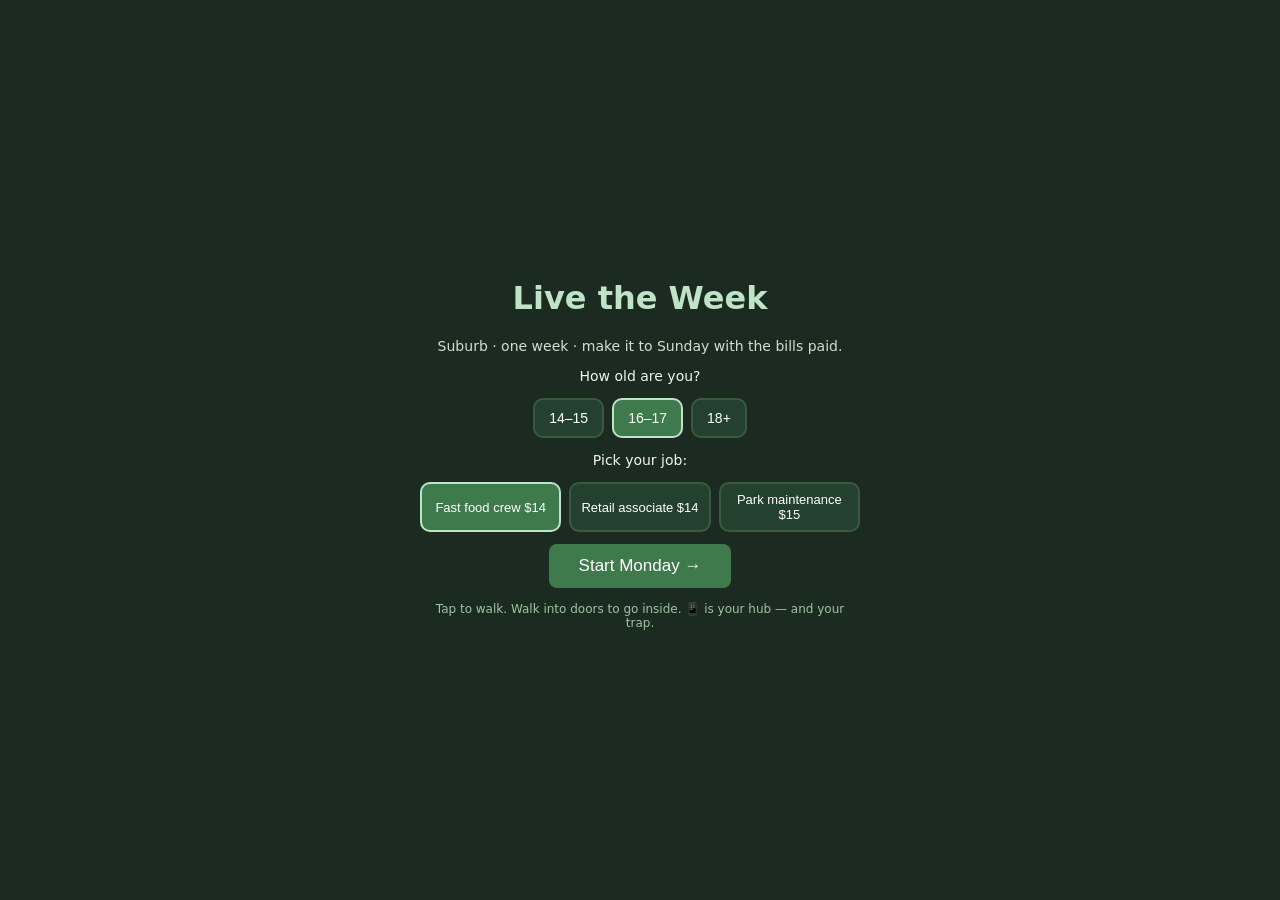
==== commit 9beba8af: "Publish NWS build from 296928158bf25a71d18480b86adf964c6bb27aa6" ====
--- a/live-the-week.html
+++ b/live-the-week.html
@@ -3,7 +3,7 @@
 <head>
 <meta charset="utf-8">
 <meta name="viewport" content="width=device-width, initial-scale=1, maximum-scale=1, user-scalable=no">
-<title>Live the Week v1.9 — overhead 3/4</title>
+<title>Live the Week v1.10 — overhead 3/4</title>
 <style>
   * { box-sizing:border-box; -webkit-tap-highlight-color:transparent; }
   html { margin:0; padding:0; height:100%; overflow:hidden; }
@@ -57,7 +57,7 @@
   #dlg.open { display:flex; }
   #dlgbox { background:#f2f5ef; color:#1c2b21; border-radius:14px; padding:18px; max-width:340px; width:100%; }
   #dlgbox h3 { margin:0 0 8px; font-size:17px; }
-  #dlgbox p { font-size:14px; margin:0 0 12px; }
+  #dlgbox p { font-size:14px; margin:0 0 12px; white-space:pre-line; }
   #dlgbtns { display:flex; gap:8px; flex-wrap:wrap; }
   #dlgbtns button { flex:1; min-width:100px; padding:10px; border-radius:10px; font-size:15px; border:none; }
   #toast { position:fixed; left:50%; transform:translateX(-50%); bottom:84px; background:#101510; color:#dff0e2;
@@ -128,7 +128,7 @@
   <span>📅 <b id="h_day">Mon</b> <span id="h_time">8:00a</span></span>
   <span>💵 <b id="h_money">$70</b></span>
   <span>⚡ <b id="h_energy">100</b></span>
-  <span style="font-size:10px;color:#6a8a72">v1.9</span>
+  <span style="font-size:10px;color:#6a8a72">v1.10</span>
   <button id="waitbtn" class="ghost" style="padding:4px 10px;font-size:12px">⏳ +30m</button>
   <button id="setbtn" class="ghost" style="padding:4px 10px;font-size:14px">⚙️</button>
 </div>
@@ -179,7 +179,7 @@
 </div></div>
 <script>
 // Auto-update: check for new version, reload if available
-const BUILD_VERSION='1791599310';
+const BUILD_VERSION='1791774171';
 (function(){
   try{
     fetch('live-the-week.version?t='+Date.now(),{cache:'no-store'})
@@ -257,18 +257,18 @@
     MAPS.town.bld[id]={x,y,w,h:h2,label,door:[doorX,doorY],fp,inside};
     g[doorY][doorX]=4; };
   MAPS.town={ name:'Maple Street', grid:g, bld:{}, over:true,
-    paths:[ [[5.5,3],[7,3]], [[7,8],[7,9.5]], [[1,5],[5.5,5]], [[8,11],[8,9.5]], [[1,15],[5.5,15]] ],
-    pond:{x:2.5,y:17.5,rx:1.2,ry:1.0} };
-  // REBUILT 2026-10-10 from Truman's new art - measured pixel-for-pixel
-  // COFFEE: box(70,380,330,580) door(200,550) | MALL: box(680,120,1080,420) door(880,400)
-  // WORK: box(680,680,1080,980) door(880,950) | HOME: box(70,1080,330,1380) door(200,1350)
-  // STORE: box(680,1080,1080,1380) door(880,1350)
-  putB('coffee',1,3,4,4,'COFFEE',2,8,'coffee',null);
-  putB('mall',  6,1,5,4,'MALL',  8,6,null,'mallIn');
-  putB('work',  6,7,5,3,'WORK',  8,10,'work',null);
-  putB('home',  1,11,4,4,'HOME', 2,15,'house',null);
-  putB('store', 6,13,5,4,'STORE',8,17,'store',null);
-  // WIPED 2026-10-10 per Truman - rebuilding from new art
+    paths:[ [[2.5,6],[2.5,9.5]], [[8.5,5],[8.5,9.5]], [[2.5,15],[2.5,15.5]], [[8.5,15],[8.5,16]] ],
+    pond:{x:2.4,y:16.8,rx:1.4,ry:1.0} };
+  // v1.10 AUDIT: re-measured against assets/town.jpg (1179x1769) with an 11x20 grid overlay.
+  // Each solid box now matches the painted building; each door is the building's bottom-edge
+  // tile under the painted entrance, so the tile below it (sidewalk/path) is the approach.
+  putB('coffee',1,3,3,3,'COFFEE',2,5,'coffee',null);
+  putB('mall',  7,1,4,4,'MALL',  8,4,null,'mallIn');
+  putB('work',  7,6,4,3,'WORK',  8,8,'work',null);
+  putB('home',  1,12,3,3,'HOME', 2,14,'house',null);
+  putB('store', 7,12,3,3,'STORE',8,14,'store',null);
+  // Park: open lawn around the pond (no door, no solid tiles; the pond blocks by ellipse)
+  MAPS.town.bld.park={x:1,y:15,w:4,h:4,label:'PARK',park:true};
   S.px=5*TILE; S.py=12*TILE;
 }
 function buildInterior(id,name,wallC,floorC){
@@ -283,30 +283,27 @@
   // MALL: matches Truman's art - 10 stores + EXIT
   const m=buildInterior('mallIn','MALL','#9a8ab0','#d8cce0'); m.base='mallfloor';
   const g=m.grid;
-  // REBUILT 2026-10-10 from Truman's new mall art (pixel-for-pixel)
-  // Stores measured from 1179x1769 art, grid 11x20
-  for(let x=0;x<=3;x++){ g[3][x]=5; g[4][x]=5; g[5][x]=5; }   // Meals
-  for(let x=4;x<=6;x++){ g[3][x]=5; g[4][x]=5; g[5][x]=5; }   // Sweets
-  for(let x=7;x<=9;x++){ g[3][x]=5; g[4][x]=5; g[5][x]=5; }   // Healthy
-  for(let x=0;x<=3;x++){ g[7][x]=5; g[8][x]=5; g[9][x]=5; }   // STYLE
-  for(let x=7;x<=9;x++){ g[7][x]=5; g[8][x]=5; g[9][x]=5; }   // Bank|Jobs
-  for(let x=0;x<=3;x++){ g[10][x]=5; g[11][x]=5; g[12][x]=5; }// Books
-  for(let x=7;x<=9;x++){ g[10][x]=5; g[11][x]=5; g[12][x]=5; }// Tech
-  for(let x=0;x<=3;x++){ g[14][x]=5; g[15][x]=5; g[16][x]=5; }// Ride
-  for(let x=7;x<=9;x++){ g[14][x]=5; g[15][x]=5; g[16][x]=5; }// Home
+  // v1.10 AUDIT: re-measured against assets/mall.jpg (1179x1769) drawn stretched to the
+  // full 352x640 canvas (same mapping as the town), so tile (x,y) == the painted store.
+  for(let y=0;y<=3;y++) for(let x=0;x<COLS;x++) g[y][x]=2;          // back wall / upper level
+  const SF=[
+    {x:1,y:4,w:3,h:2,shop:'meals',name:'Meals'},
+    {x:4,y:4,w:3,h:2,shop:'sweets',name:'Sweets'},
+    {x:7,y:4,w:3,h:2,shop:'healthy',name:'Healthy'},
+    {x:1,y:7,w:3,h:3,shop:'style',name:'STYLE'},
+    {x:7,y:7,w:3,h:3,shop:'bankjobs',name:'Bank & Jobs'},
+    {x:1,y:10,w:3,h:3,shop:'booksgames',name:'Books & Games'},
+    {x:7,y:10,w:3,h:3,shop:'tech',name:'Tech Hub'},
+    {x:1,y:13,w:3,h:3,shop:'rides',name:'Ride Shop'},
+    {x:7,y:13,w:3,h:3,shop:'home',name:'Home Living'}];
+  SF.forEach(f=>{ for(let y=f.y;y<f.y+f.h;y++) for(let x=f.x;x<f.x+f.w;x++) g[y][x]=5; });
+  g[6][2]=5; g[6][8]=5;                                              // food-court tables
+  for(let x=0;x<COLS;x++){ g[18][x]=2; g[19][x]=2; }                 // glass railing + front wall
+  g[ROWS-1][5]=2; g[18][5]=4; m.exit={x:5,y:18};                     // painted EXIT doors
   m.npcs=[];
-  m.storefronts=[
-    {x:0,y:3,w:4,h:3,shop:'meals',name:'Meals'},
-    {x:4,y:3,w:3,h:3,shop:'sweets',name:'Sweets'},
-    {x:7,y:3,w:3,h:3,shop:'healthy',name:'Healthy'},
-    {x:0,y:7,w:4,h:3,shop:'style',name:'STYLE'},
-    {x:7,y:7,w:3,h:3,shop:'bankjobs',name:'Bank & Jobs'},
-    {x:0,y:10,w:4,h:3,shop:'booksgames',name:'Books & Games'},
-    {x:7,y:10,w:3,h:3,shop:'tech',name:'Tech Hub'},
-    {x:0,y:14,w:4,h:3,shop:'rides',name:'Ride Shop'},
-    {x:7,y:14,w:3,h:3,shop:'home',name:'Home Living'}];
+  m.storefronts=SF;
   m.goods=[];
-  m.spawn={x:5*TILE,y:14*TILE};
+  m.spawn={x:5*TILE,y:17*TILE};
   MAPS.mallIn=m;
 }
 const SHOPS={
@@ -326,8 +323,8 @@
    {t:'Dress',full:45,sale:38,spr:'c_dress'},
    {t:'Shoes',full:60,sale:50,spr:'c_shoes'}]},
  bankjobs:{name:'\u{1F3E6} Bank & Jobs',items:[
-   {t:'ATM Info',full:0,sale:0,spr:'c_atm'},
-   {t:'Job Board',full:0,sale:0,spr:'c_hiring'}]},
+   {t:'ATM Info',full:0,sale:0,spr:'c_atm',info:'ATMs outside your bank can charge $3\u2013$5 a withdrawal. Plan cash ahead and use your own bank\u2019s ATM.'},
+   {t:'Job Board',full:0,sale:0,spr:'c_hiring',info:'Hiring now: weekend shifts. More hours = more pay, but your age sets a weekly hour limit. Your current job pays on Friday.'}]},
  booksgames:{name:'\u{1F4DA} Books & Games',items:[
    {t:'Game',full:40,sale:35,spr:'c_game'},
    {t:'Book',full:15,sale:12,spr:'c_book'},
@@ -373,32 +370,36 @@
       off.style.background='#d33'; off.style.color='#fff'; off.style.fontSize='11px';
       off.style.padding='2px 6px'; off.style.borderRadius='8px'; off.textContent=' -'+pct+'%';
       pr.appendChild(old); pr.appendChild(now); pr.appendChild(off);
-    } else { const now=document.createElement('b'); now.style.color='#1a7a3a'; now.textContent='$'+it.sale; pr.appendChild(now); }
+    } else if(it.info){ const now=document.createElement('b'); now.style.color='#3a5a8a'; now.textContent='Info'; pr.appendChild(now); }
+    else { const now=document.createElement('b'); now.style.color='#1a7a3a'; now.textContent='$'+it.sale; pr.appendChild(now); }
     b.appendChild(pr);
     if(it.e){ const e=document.createElement('div'); e.style.fontSize='12px'; e.style.color='#8a6a1a';
       e.textContent='+'+it.e+'\u26A1'; b.appendChild(e); }
     if(it.also){ const a=document.createElement('div'); a.style.fontSize='11px'; a.style.color='#6a7a8a';
       a.textContent=it.also; b.appendChild(a); }
-    b.onclick=()=>{ $('dlg').classList.remove('open'); buyItem(it); };
+    b.onclick=()=>{ $('dlg').classList.remove('open'); dlgSkeleton(); buyItem(it); };
     grid.appendChild(b);
   });
   box.appendChild(grid);
   const look=document.createElement('button'); look.className='ghost'; look.style.width='100%';
-  look.textContent='Just looking'; look.onclick=()=>$('dlg').classList.remove('open');
+  look.textContent='Just looking'; look.onclick=()=>{ $('dlg').classList.remove('open'); dlgSkeleton(); S.resisted++; };
   box.appendChild(look);
   $('dlg').classList.add('open');
 }
 function buyItem(it){
   const c=it.sale;
+  if(it.info){ dlg(it.t,it.info,[['Got it',()=>{},'ghost']]); return; }   // ATM / job board: info only
   if(S.money<c){ toast('Not enough cash.'); return; }
-  smartSpend(c,'mall',it.t+' ('+it.t+')',()=>{
+  // v1.10: food is a need-ish purchase category; everything else goes through Smart Spending.
+  smartSpend(c,it.e?'food':'mall',it.t,()=>{
+    if(S.money<c){ toast('Not enough cash.'); return; }
     S.money-=c; S.spent['mall: '+it.t]=(S.spent['mall: '+it.t]||0)+c;
     if(it.e){ S.energy=Math.min(100,S.energy+it.e); S.lunchToday=true; }
     else S.energy=Math.max(0,S.energy-3); // shopping is tiring
+    if(it.t==='Bike'||it.t==='Scooter'||it.t==='Skateboard') S.hasBike=true;
     toast(it.t+' \u2014 yours.'+(it.full>it.sale?' (saved $'+(it.full-it.sale)+')':''));
-    hud();
+    floatText('-$'+c,S.px+16,S.py,'#ff9a9a'); hud();   // only after a real purchase
   });
-  floatText('-$'+c,S.px+16,S.py,'#ff9a9a'); hud();
 }
 function checkZones(){
   const m=curMap(); if(!m.zones) return;
@@ -572,17 +573,19 @@
   ctx.fillStyle=gr; ctx.fillRect(0,0,cv.width,cv.height);
   ctx.drawImage(getNoise(),0,0);
   // park lawn
-  const pk=m.bld.park;
-  ctx.fillStyle='#86c977';
-  ctx.beginPath(); ctx.ellipse((pk.x+pk.w/2)*TILE,(pk.y+pk.h/2)*TILE,pk.w*TILE/2,pk.h*TILE/2,0,0,7); ctx.fill();
+  const pk=m.bld&&m.bld.park;
+  if(pk){ ctx.fillStyle='#86c977';
+  ctx.beginPath(); ctx.ellipse((pk.x+pk.w/2)*TILE,(pk.y+pk.h/2)*TILE,pk.w*TILE/2,pk.h*TILE/2,0,0,7); ctx.fill(); }
   // pond
   const p=m.pond;
+  if(p){
   ctx.fillStyle='#4f9fd0';
   ctx.beginPath(); ctx.ellipse(p.x*TILE,p.y*TILE,p.rx*TILE,p.ry*TILE,0,0,7); ctx.fill();
   ctx.fillStyle='#8fd0ee';
   ctx.beginPath(); ctx.ellipse(p.x*TILE-8,p.y*TILE-6,p.rx*TILE*0.55,p.ry*TILE*0.5,0,0,7); ctx.fill();
   ctx.fillStyle='rgba(255,255,255,.7)';
   [[-14,-4],[6,8],[18,-8]].forEach(([dx,dy])=>{ ctx.beginPath(); ctx.arc(p.x*TILE+dx,p.y*TILE+dy,2.5,0,7); ctx.fill(); });
+  }
   // dirt paths to doors (smooth)
   (m.paths||[]).forEach(pts=>strokePath(pts,26,'#d9c08e'));
   // roads (smooth, no seams)
@@ -596,20 +599,12 @@
 const _mallImg=new Image(); _mallImg.src='assets/mall.jpg?v='+BUILD_VERSION;
 const _townImg=new Image(); _townImg.src='assets/town.jpg';
 function drawMall(mm){
-  // Draw Truman's mall art: pixel-perfect, extended floor (no bars, no crop)
-  if(_mallImg.complete&&_mallImg.naturalWidth){
-    const iw=_mallImg.naturalWidth, ih=_mallImg.naturalHeight;
-    const cw=cv.width, ch=cv.height;
-    // Scale to fit height, center horizontally
-    const s=ch/ih;
-    const dw=iw*s, dh=ch;
-    // Fill sides with floor color (sampled from art, not black)
-    ctx.fillStyle='#e8dcc8'; ctx.fillRect(0,0,cw,ch);
-    ctx.drawImage(_mallImg, (cw-dw)/2, 0, dw, dh);
-  } else {
+  // v1.10: stretch to the full canvas — the same mapping the town uses and the one the
+  // storefront grid was measured in. Height-fit + centering cropped the sides and shifted
+  // every store ~1 tile away from its tap target.
+  if(!blitStretch(_mallImg,0,0,cv.width,cv.height)){
     ctx.fillStyle='#e8dcc8'; ctx.fillRect(0,0,cv.width,cv.height);
   }
-  // (Truman's mall art already has products and plants - skip ours)
 }
 
 function drawBuilding34(b,id){
@@ -697,12 +692,7 @@
   S.fp=null; renderSpots(true);
   // step off the door tile — otherwise the next tap on the building
   // instantly re-enters and you can never actually leave
-  if(S.lastDoor){
-    const [dx,dy]=S.lastDoor;
-    for(const [ox,oy] of [[0,1],[1,0],[-1,0],[0,-1],[1,1],[-1,1]]){
-      if(walkable(dx+ox,dy+oy)){ S.px=(dx+ox)*TILE; S.py=(dy+oy)*TILE; break; } }
-    S.lastDoor=null;
-  }
+  if(S.lastDoor){ placeNearDoor(S.lastDoor); S.lastDoor=null; }
   S.path=[]; S.moving=false;
   fade(()=>{ $('locname').textContent=MAPS[S.map].name; });
 }
@@ -850,13 +840,38 @@
   const ra=(S.fp==='house'||S.fp==='bedroom')?roomArt(S.fp):null;
   ctx.fillStyle='#1a1a1a'; ctx.fillRect(0,0,cv.width,cv.height);
   const drawCover=(im)=>{
-    // Aspect-preserving cover: fill canvas, crop overflow, no scrunch/stretch
-    // 0.85 zoom-out so interiors aren't too tight (Truman 2026-10-11)
+    // Image adapter: fits any screen, any orientation.
+    // Portrait (tall): CONTAIN - full image visible, minimal filler.
+    // Landscape (wide): Smart COVER - fills screen, anchors crop to keep
+    //   faces/key content visible (focal point ~38% from top, not center).
     const iw=im.naturalWidth||im.width, ih=im.naturalHeight||im.height;
     if(!iw||!ih) return;
-    const s=Math.max(cv.width/iw, cv.height/ih);
-    const dw=iw*s, dh=ih*s;
-    ctx.drawImage(im,(cv.width-dw)/2,(cv.height-dh)/2,dw,dh);
+    const isPortrait=cv.height>cv.width;
+    if(isPortrait){
+      // Portrait: contain fit with subtle blurred background
+      const bgS=Math.max(cv.width/iw, cv.height/ih);
+      const bgW=iw*bgS, bgH=ih*bgS;
+      ctx.save();
+      ctx.filter='blur(20px) brightness(0.6)';
+      ctx.drawImage(im,(cv.width-bgW)/2,(cv.height-bgH)/2,bgW,bgH);
+      ctx.restore();
+      const fgS=Math.min(cv.width/iw, cv.height/ih);
+      const fgW=iw*fgS, fgH=ih*fgS;
+      ctx.drawImage(im,(cv.width-fgW)/2,(cv.height-fgH)/2,fgW,fgH);
+    } else {
+      // Landscape: cover fill anchored to focal point (keeps heads visible)
+      // Focal Y ~38% from top of image (where faces/key content sits)
+      const s=Math.max(cv.width/iw, cv.height/ih);
+      const dw=iw*s, dh=ih*s;
+      const dx=(cv.width-dw)/2;
+      // Anchor crop so image focal point maps to screen focal point
+      const imgFocalY=ih*0.38;
+      const scrFocalY=cv.height*0.42;
+      let dy=scrFocalY-imgFocalY*s;
+      // Clamp so we don't show empty space
+      dy=Math.min(0, Math.max(cv.height-dh, dy));
+      ctx.drawImage(im,dx,dy,dw,dh);
+    }
   };
   if(ra&&ra.complete&&ra.naturalWidth){ drawCover(ra); }
   else if(sc.art){ const fim=SPR[sc.art]; if(fim&&fim.complete) drawCover(fim); }
@@ -922,7 +937,7 @@
   }
   // entrance arrows when near a door
   if(S.map==='town') for(const k in m.bld){ const b=m.bld[k];
-    if(b.door){ const dx=(b.door[0]+0.5)*TILE, dy=b.door[1]*TILE;
+    if(b.door){ const dx=(b.door[0]+0.5)*TILE, dy=(b.door[1]+0.75)*TILE;
       if(Math.hypot(S.px+16-dx,S.py+16-dy)<2.5*TILE){
         ctx.fillStyle='#ffe27a'; ctx.font='bold 11px sans-serif'; ctx.textAlign='center';
         ctx.strokeStyle='rgba(0,0,0,.6)'; ctx.lineWidth=2;
@@ -962,7 +977,8 @@
 // Virtual joystick: touch-hold and drag for direct control
 S.joy={active:false,sx:0,sy:0,dx:0,dy:0,id:null};
 cv.addEventListener('pointerdown',e=>{
-  if(S.weekOver||S.fp) return;
+  if(S.weekOver||S.fp||$('dlg').classList.contains('open')) return;
+  if(!S.job) return; // start screen still up
   const r=cv.getBoundingClientRect();
   // Start potential joystick
   S.joy.sx=e.clientX; S.joy.sy=e.clientY; S.joy.id=e.pointerId;
@@ -998,6 +1014,16 @@
   for(const n of (m.npcs||[])){
     if(Math.hypot(wx-n.x,wy-(n.y+16))<36){ npcTalk(n); return; }
   }
+  // tap the park (lawn or pond) -> walk to the nearest open park tile, then open the park
+  if(inParkTile(tx,ty)){
+    const best=walkable(tx,ty)?[tx,ty]:nearestParkTile();
+    if(!best) return;
+    const [px,py]=tileOf(S.px+16,S.py+16);
+    if(px===best[0]&&py===best[1]){ parkDlg(); return; }
+    const pp=bfs(best[0],best[1]);
+    if(pp&&pp.length){ S.pendingAction=parkDlg; S.path=pp.map(([x,y])=>({x:x*TILE,y:y*TILE})); S.moving=true; }
+    return;
+  }
   // tap a building -> walk to its entrance
   const hit=buildingAt(tx,ty);
   if(hit&&hit.door){
@@ -1007,6 +1033,7 @@
     else toast('No path to '+hit.label.toLowerCase()+'.');
     return;
   }
+  S.pendingAction=null;
   const p=bfs(tx,ty); if(p&&p.length){ S.path=p.map(([x,y])=>({x:x*TILE,y:y*TILE})); S.moving=true; }
 });
 // Joystick: drag to move directly
@@ -1033,14 +1060,13 @@
 cv.addEventListener('pointerup',endJoy);
 cv.addEventListener('pointercancel',endJoy);
 function buildingAt(tx,ty){
+  // v1.10: hit box == the solid footprint measured from the art (+ the door tile).
+  // The old 64x76 sprite box was offset from the painted buildings, so taps on the
+  // lower half of a building fell through and walking-to-door never started.
   const m=curMap(); if(!m.bld) return null;
   for(const k in m.bld){ const b=m.bld[k];
     if(b.x===undefined||!b.door) continue;
-    // tall 3/4 sprite: centered on footprint, extends BLD_H above its base
-    const cx=(b.x+b.w/2)*TILE, bot=(b.y+b.h)*TILE;
-    const vx0=Math.floor((cx-BLD_W/2)/TILE), vx1=Math.floor((cx+BLD_W/2)/TILE);
-    const vy0=Math.floor((bot-BLD_H)/TILE), vy1=b.y+b.h-1;
-    if(tx>=vx0&&tx<=vx1&&ty>=vy0&&ty<=vy1) return b; }
+    if(tx>=b.x&&tx<b.x+b.w&&ty>=b.y&&ty<b.y+b.h) return b; }
   return null;
 }
 let lastT=0;
@@ -1051,9 +1077,10 @@
     KEYS[e.key.toLowerCase()]=true; e.preventDefault();
   }
   // Enter/Space to enter door when near
-  if((e.key==='Enter'||e.key===' ')&&S.map==='town'){
-    const tx=Math.floor((S.px+16)/TILE), ty=Math.floor((S.py+16)/TILE);
-    for(const k in curMap().bld){ const b=curMap().bld[k];
+  if((e.key==='Enter'||e.key===' ')&&!S.fp&&!S.weekOver&&!$('dlg').classList.contains('open')){
+    const tx=Math.floor((S.px+16)/TILE), ty=Math.floor((S.py+16)/TILE), m=curMap();
+    if(m.exit&&Math.abs(m.exit.x-tx)<=1&&Math.abs(m.exit.y-ty)<=1){ enterDoor(m.exit.x,m.exit.y); return; }
+    for(const k in (m.bld||{})){ const b=m.bld[k];
       if(b.door&&Math.abs(b.door[0]-tx)<=1&&Math.abs(b.door[1]-ty)<=1){ enterDoor(b.door[0],b.door[1]); break; } }
   }
 });
@@ -1111,15 +1138,23 @@
     S.path=[]; S.moving=false; enterDoor(tx,ty); return;
   }
 }
+// v1.10: step out onto the first walkable tile next to a door (below first), never into a wall.
+// Doors are on a building's bottom edge, so (x,y+1) is the sidewalk/path in front of it.
+function placeNearDoor(d){
+  const [dx,dy]=d;
+  for(const [ox,oy] of [[0,1],[1,1],[-1,1],[0,2],[1,0],[-1,0]]){
+    if(walkable(dx+ox,dy+oy)&&curMap().grid[dy+oy][dx+ox]!==4){ S.px=(dx+ox)*TILE; S.py=(dy+oy)*TILE; return; } }
+  S.px=5*TILE; S.py=12*TILE; // crossroads fallback
+}
 function enterDoor(tx,ty){
   const m=curMap();
   if(m.exit&&tx===m.exit.x&&ty===m.exit.y){ // leaving mall -> town
     fade(()=>{ S.map='town';
-      const back=m.backDoor; S.px=back[0]*TILE; S.py=(back[1]+1)*TILE;
+      placeNearDoor(m.backDoor||MAPS.town.bld.mall.door);
       S.path=[]; S.moving=false; $('locname').textContent=MAPS.town.name; });
     return;
   }
-  for(const k in m.bld){ const b=m.bld[k];
+  for(const k in (m.bld||{})){ const b=m.bld[k];
     if(b.door&&b.door[0]===tx&&b.door[1]===ty){
       if(b.fp){ S.lastDoor=[tx,ty]; enterFP(b.fp); return; }
       if(b.inside){ fade(()=>{ S.map=b.inside; const im=MAPS[b.inside]; im.backDoor=[tx,ty];
@@ -1179,7 +1214,9 @@
 function fmt(min){ let h=Math.floor(min/60), m=Math.floor(min%60); const ap=h>=12?'p':'a'; h=h%12||12; return h+':'+String(m).padStart(2,'0')+ap; }
 function dailyObjective(){
   if(S.weekOver) return '';
-  if(S.day<5) return S.lastWorkDay===S.day ? '\u2705 Shift done \u2014 free time!' : '\u{1F4BC} Today: Work your shift at WORK';
+  if(S.day<5){ if(S.lastWorkDay===S.day) return '\u2705 Shift done \u2014 free time!';
+    if(S.min+SHIFT_HRS[S.age]*60>22*60) return '\u{1F319} Too late for a shift today';
+    return '\u{1F4BC} Today: Work your shift at WORK'+(S.day===4?' \u2014 payday 5pm!':''); }
   if(S.day===5) return '\u{1F389} Saturday: Mall, park workout, party tonight!';
   return '\u{1F4B8} Sunday: Pay bills, rest up.';
 }
@@ -1192,6 +1229,7 @@
   const before=S.min;
   S.min+=min;
   if(before<12*60&&S.min>=12*60) lunchCheck();
+  checkPayday();
   if(S.min>=22*60) endDay();
   hud();
 }
@@ -1205,7 +1243,8 @@
   const crashed=S.energy<25;   // too tired to clean last night
   S.mess=Math.min(100,S.mess+6+(crashed?10:0));
   S.min=8*60; S.energy=100; S.path=[]; S.moving=false;
-  S.lunchToday=false; S.rain=Math.random()<0.25;
+  checkPayday(); // after the clock resets: slept through Friday evening -> paid Saturday 8am
+  S.lunchToday=false; S.umbrellaUsed=false; S.parkRest=0; S.rain=Math.random()<0.25;
   if(S.mess>=60){ S.energy=Math.max(0,S.energy-8); }
   if(S.rain) pushMsg('weather','\u{1F327} Rain today \u2014 walking is slower. An umbrella ($12, corner store) fixes it.');
   if(S.mess>=80&&!S.messWarned){ S.messWarned=true; pushMsg('mom','Your room is a disaster zone. Clean it TODAY. \u2014 Mom'); }
@@ -1222,7 +1261,12 @@
 let toastT=null;
 function toast(t){ const el=$('toast'); el.textContent=t; el.style.display='block';
   clearTimeout(toastT); toastT=setTimeout(()=>el.style.display='none',2600); }
-function dlg(h,p,btns){ $('d_h').textContent=h; $('d_p').textContent=p;
+function dlgSkeleton(){
+  // v1.10: shopDlg() rebuilds #dlgbox; restore the standard nodes before any normal dialog
+  if(!$('d_h')||!$('d_p')||!$('dlgbtns'))
+    $('dlgbox').innerHTML='<h3 id="d_h"></h3><p id="d_p"></p><div id="dlgbtns"></div>';
+}
+function dlg(h,p,btns){ dlgSkeleton(); $('d_h').textContent=h; $('d_p').textContent=p;
   const bb=$('dlgbtns'); bb.innerHTML='';
   btns.forEach(([t,fn,cls])=>{ const b=document.createElement('button');
     b.textContent=t; b.className=cls||'act'; b.onclick=()=>{ $('dlg').classList.remove('open'); fn&&fn(); };
@@ -1234,13 +1278,13 @@
 // Financial literacy: track concepts practiced
 function trackSmart(concept){ S.smarts=S.smarts||{}; S.smarts[concept]=(S.smarts[concept]||0)+1; }
 // Categorize purchases for needs vs wants teaching
-const NEED_CATS=['groceries','rent','bills','bus','medicine'];
+const NEED_CATS=['groceries','rent','bills','bus','medicine','food'];
 function isNeed(cat){ return NEED_CATS.includes(cat); }
 function weeklyPay(){ return S.job.w*SHIFT_HRS[S.age]*TAKE_HOME; }
 function smartSpend(amt,cat,label,fn){
   // For needs or tiny purchases, just do it
   if(isNeed(cat)||amt<5){ return fn(); }
-  const pct=Math.round(amt/weeklyPay()*100);
+  const wp=S.job?weeklyPay():0, pct=wp>0?Math.round(amt/wp*100):0;
   const type=isNeed(cat)?'NEED':'WANT';
   const after=S.money-amt;
   trackSmart('needsWants');
@@ -1258,18 +1302,34 @@
 function earn(amt,cat){ S.money+=amt; S.spent[cat]=(S.spent[cat]||0)-amt;
   floatText('+$'+amt.toFixed(0),S.px+16,S.py,'#9fe6a8'); hud(); }
 /* ================= ARRIVALS & NPCS ================= */
-function inPark(){ const b=curMap().bld&&curMap().bld.park; if(!b) return false;
-  const [tx,ty]=[Math.floor((S.px+16)/TILE),Math.floor((S.py+16)/TILE)];
+function inParkTile(tx,ty){ if(S.map!=='town') return false; const b=MAPS.town.bld.park; if(!b) return false;
   return tx>=b.x&&tx<b.x+b.w&&ty>=b.y&&ty<b.y+b.h; }
+function inPark(){ return inParkTile(Math.floor((S.px+16)/TILE),Math.floor((S.py+16)/TILE)); }
+function parkDlg(){
+  // v1.10 park: free rest (diminishing, 2x/day), Saturday coach workout once, 22:00 cutoff.
+  if(S.min+60>22*60){ toast('The park closes at 10pm. Head home.'); return; }
+  const restGain=[20,10][S.parkRest||0];
+  const pb=[];
+  if(S.day===5&&!S.workoutDone) pb.push(['\u{1F4AA} Coach workout',()=>{ advance(60);
+    S.workoutDone=true; S.energy=Math.min(100,S.energy+30); S.resisted++; trackSmart('freeFun');
+    toast('Free workout with Coach! +30 energy, $0 spent.'); },'act']);
+  if(restGain) pb.push(['Rest 1h (+'+restGain+'\u26A1)',()=>{ advance(60); S.parkRest=(S.parkRest||0)+1;
+    S.energy=Math.min(100,S.energy+restGain); trackSmart('freeFun'); toast('Rested on the bench. Free beats the phone.'); },'act']);
+  pb.push(['Keep going',()=>{},'ghost']);
+  const txt=(S.day===5&&!S.workoutDone?'Coach is running a free workout today. ':'')+
+    (restGain?'Rest on the bench for an hour \u2014 costs time, not money.':'You\u2019ve rested enough today. The bench will be here tomorrow.');
+  dlg('\u{1F333} Park',txt,pb);
+}
+function nearestParkTile(){
+  const b=MAPS.town.bld.park, [px,py]=tileOf(S.px+16,S.py+16); let best=null,bd=1e9;
+  for(let y=b.y;y<b.y+b.h;y++) for(let x=b.x;x<b.x+b.w;x++)
+    if(walkable(x,y)){ const d=Math.abs(px-x)+Math.abs(py-y); if(d<bd){ bd=d; best=[x,y]; } }
+  return best;
+}
 function onArrive(){
   if(S.pendingAction){ const fn=S.pendingAction; S.pendingAction=null; fn(); return; }
   if(S.map==='town'){
-    if(inPark()){
-      const pb=[['Rest 1h',()=>{ advance(60); S.energy=Math.min(100,S.energy+20); toast('Rested. Free beats the phone.'); },'act']];
-      if(S.day===5) pb.unshift(['💪 Workout',()=>{ advance(60); S.energy=Math.min(100,S.energy+30); toast('Free workout! +30 energy.'); },'act']);
-      pb.push(['Keep going',()=>{},'ghost']);
-      dlg('🌳 Park bench','Free. Rest here an hour? (+20 energy, costs 60 min)',pb);
-    }
+    if(inPark()) parkDlg();
   }
 }
 function sneakerPrompt(){
@@ -1334,12 +1394,13 @@
  {q:'It is 95 degrees and you are mowing. You should:',
   a:['Power through without water','Take water breaks in shade - heat stroke is real','Go home early'],c:1,job:'Park maintenance'},
 ];
-let _wrIdx=0, _wrCorrect=0, _wrPay=0, _wrHrs=0, _wrCost=0, _wrLate='';
+let _wrIdx=0, _wrCorrect=0, _wrPay=0, _wrHrs=0, _wrCost=0, _wrLate='', _wrDay=-1;
 function startWorkReview(){
   // Prefer job-specific questions, fill with general ones
   const jobQs=WORK_REVIEWS.filter(q=>q.job===S.job.t);
   const genQs=WORK_REVIEWS.filter(q=>!q.job);
-  const pool=[...jobQs,...genQs].sort(()=>Math.random()-0.5).slice(0,3);
+  const shuf=a=>{ a=a.slice(); for(let i=a.length-1;i>0;i--){ const j=Math.floor(Math.random()*(i+1)); [a[i],a[j]]=[a[j],a[i]]; } return a; };
+  const pool=[...shuf(jobQs).slice(0,1),...shuf(genQs)].slice(0,3); // 1 job-specific + general, unbiased shuffle
   _wrIdx=0; _wrCorrect=0; _wrPool=pool;
   askWorkQ();
 }
@@ -1361,7 +1422,9 @@
   else if(pct>=0.66){ finalPay*=.9; note=' Good work. 90% pay.'; }
   else if(pct>=0.33){ finalPay*=.75; note=' Needs improvement. 75% pay.'; }
   else { finalPay*=.5; note=' Poor review. 50% pay. Study the modules!'; }
-  advance(_wrHrs*60); S.energy-=_wrCost; S.accrued+=finalPay; S.hrsWorked+=_wrHrs; S.lastWorkDay=S.day;
+  // credit the shift to the day it started, before time advances (and before any payday check)
+  S.accrued+=finalPay; S.hrsWorked+=_wrHrs; S.lastWorkDay=_wrDay;
+  S.energy=Math.max(0,S.energy-_wrCost); advance(_wrHrs*60);
   floatText('shift +$'+finalPay.toFixed(0),S.px+16,S.py,'#9fe6a8'); hud();
   toast('\u2705 Clocked out \u2014'+note+_wrLate);
   dlg('\u{1F4CB} Shift Complete','You got '+_wrCorrect+'/'+_wrPool.length+' correct.'+note+'\nPay: $'+finalPay.toFixed(2)+' (Friday).'+_wrLate,
@@ -1422,15 +1485,23 @@
   if(S.settings.music) startMusic(); else stopMusic();
 }
 function workPrompt(){
+  // v1.10 shift rules: one shift per day, weekdays only (Mon\u2013Fri), must finish by 10pm,
+  // age hour cap, energy check. Lateness is only counted when you actually clock in.
   const HRS=SHIFT_HRS[S.age], left=MAXHRS[S.age]-S.hrsWorked, cost=Math.round(HRS*7.5);
+  if(S.day>4){ toast('No shifts on the weekend. Enjoy it \u2014 payday was Friday.'); return; }
+  if(S.lastWorkDay===S.day){ toast('You already worked today. One shift per day.'); return; }
   if(left<HRS){ toast('Hour limit for your age ('+MAXHRS[S.age]+'/wk). Real law!'); return; }
+  if(S.min+HRS*60>22*60){ toast('Too late to start a '+HRS+'h shift \u2014 it would run past 10pm.'); return; }
   if(S.energy<cost){ toast('Too exhausted for '+HRS+'h. Rest first.'); return; }
+  const late=S.min>9*60+30;
   let pay=S.job.w*HRS*TAKE_HOME, lateNote='';
-  if(S.min>9*60+30){ pay*=0.9; S.lates++; lateNote=' Late clock-in (after 9:30a): \u221210% pay.';
-    if(S.lates===3) pushMsg('boss','Third late. One more and we need to talk. \u2014 Management');
-    else if(S.lates>3) pushMsg('boss','Late again. This is going in your file. \u2014 Management'); }
-  dlg('\u{1F550} Time card','Clock in for an '+HRS+'-hour shift as '+S.job.t+'? Pays $'+pay.toFixed(2)+' Friday (take-home). Costs '+HRS+'h and '+cost+' energy.'+lateNote,
-    [['Clock in',()=>{ _wrPay=pay; _wrHrs=HRS; _wrCost=cost; _wrLate=lateNote; startWorkReview(); },'act'],
+  if(late){ pay*=0.9; lateNote=' Late clock-in (after 9:30a): \u221210% pay.'; }
+  dlg('\u{1F550} Time card','Clock in for an '+HRS+'-hour shift as '+S.job.t+'? Pays $'+pay.toFixed(2)+' Friday at 5pm (take-home). Costs '+HRS+'h and '+cost+' energy.'+lateNote,
+    [['Clock in',()=>{
+        if(late){ S.lates++;
+          if(S.lates===3) pushMsg('boss','Third late. One more and we need to talk. \u2014 Management');
+          else if(S.lates>3) pushMsg('boss','Late again. This is going in your file. \u2014 Management'); }
+        _wrPay=pay; _wrHrs=HRS; _wrCost=cost; _wrLate=lateNote; _wrDay=S.day; startWorkReview(); },'act'],
      ['Not now',()=>{},'ghost']]);
 }
 function sleepDlg(){
@@ -1572,19 +1643,31 @@
 function claimHold(){ if(S.hold24&&spend(45,'sneakers')){ S.hold24=null; toast('Sneakers claimed.'); } renderPhone(); }
 function dropHold(){ S.hold24=null; S.resisted++; toast('Let them go. The urge expired.'); renderPhone(); }
 /* ================= PAYDAY / REVIEW ================= */
-setInterval(()=>{ if(!S.weekOver&&S.day===4&&S.min>=17*60&&S.accrued>0){
-  S.money+=S.accrued;
-  pushMsg('boss','PAYDAY: $'+S.accrued.toFixed(2)+' deposited. FICA took its cut first.');
-  toast('💰 PAYDAY +$'+S.accrued.toFixed(2)); S.accrued=0; hud(); } },1000);
+function checkPayday(){
+  // v1.10: deterministic. Called from advance()/endDay(): pays out the first time the clock
+  // is at or past Friday 5:00pm, whatever jumped it there (sleep, a shift, the wait button).
+  if(S.paid||S.weekOver) return;
+  if(S.day>4||(S.day===4&&S.min>=17*60)){
+    S.paid=true;
+    const amt=Math.round(S.accrued*100)/100;
+    if(amt>0){ S.money+=amt; S.paidTotal=amt;
+      pushMsg('boss','PAYDAY: $'+amt.toFixed(2)+' deposited. FICA took its cut first.');
+      toast('\u{1F4B0} PAYDAY +$'+amt.toFixed(2)); floatText('+$'+amt.toFixed(0),S.px+16,S.py,'#9fe6a8'); }
+    else pushMsg('boss','Payday came \u2014 but you worked 0 hours this week, so $0.');
+    S.accrued=0; hud();
+    if($('phone').classList.contains('open')) renderPhone();
+  }
+}
 function sundayReview(){
-  S.weekOver=true; S.moving=false;
+  checkPayday(); S.weekOver=true; S.moving=false;
   const bills=BILLS_SUNDAY-(S.groceriesBought?65:0), ok=S.money>=bills;
   if(ok) S.money-=bills;
   const cats=Object.entries(S.spent).filter(([,v])=>v>0).map(([k,v])=>'<div class="row"><span>'+k+'</span><b class="neg">-$'+v.toFixed(0)+'</b></div>').join('');
   $('review').innerHTML='<div style="max-width:440px;margin:0 auto">'
     +'<div class="big">Sunday night.</div><p>The week is over. Here\'s the truth:</p>'
     +'<div class="card"><h4>Money</h4>'
-    +'<div class="row"><span>Hours worked</span><b>'+S.hrsWorked+'h</b></div>'+cats
+    +'<div class="row"><span>Hours worked</span><b>'+S.hrsWorked+'h</b></div>'
+    +'<div class="row"><span>Friday paycheck</span><b class="pos">+$'+(S.paidTotal||0).toFixed(2)+'</b></div>'+cats
     +'<div class="row"><span>Sunday bills '+(ok?'(paid)':'(COULDN\'T PAY)')+'</span><b class="'+(ok?'':'neg')+'">-$'+bills+'</b></div>'
     +'<div class="row"><span><b>Left</b></span><b class="'+(S.money>=0?'pos':'neg')+'">$'+Math.round(S.money)+'</b></div></div>'
     +'<div class="card"><h4>Behavior</h4>'
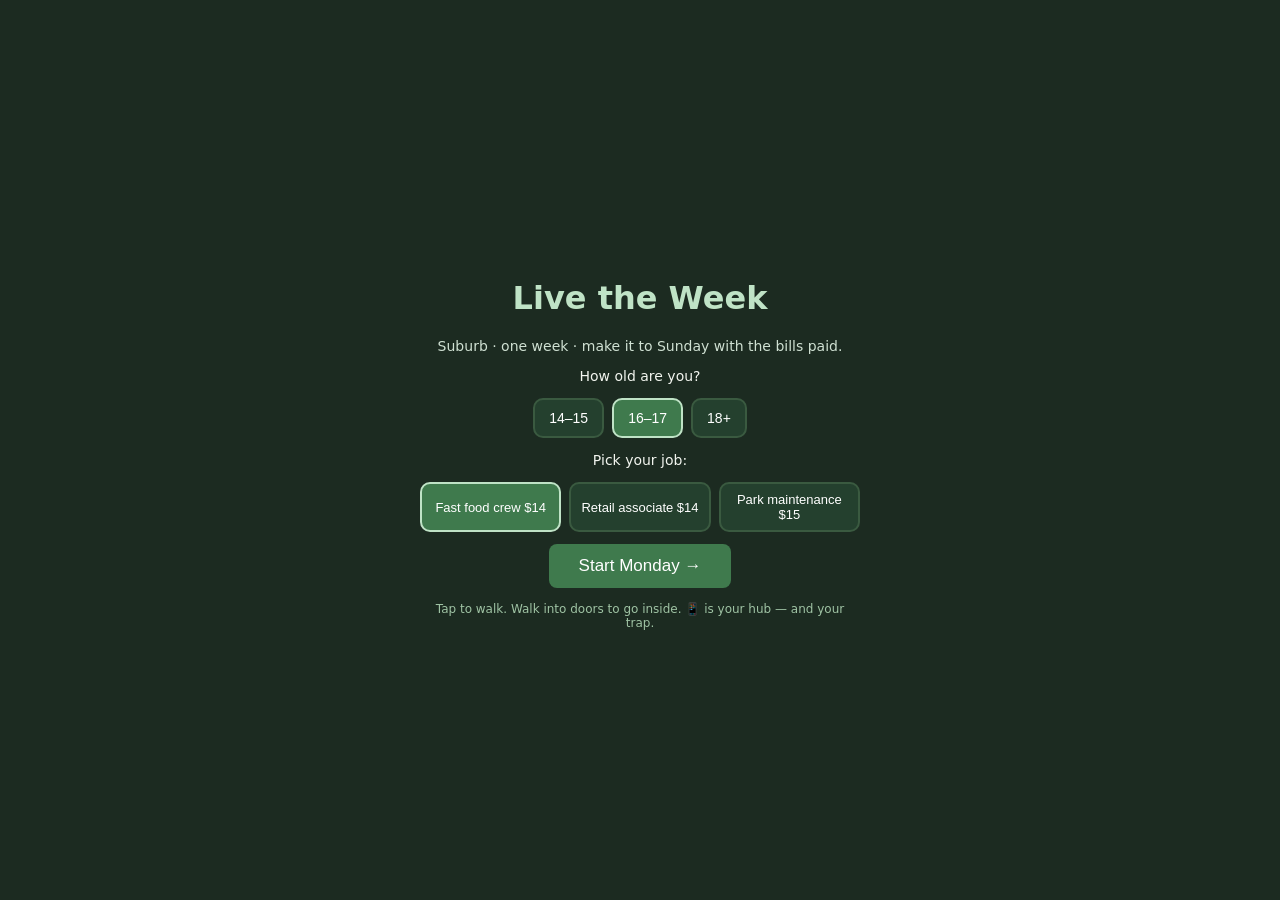
==== commit e7ebee30: "Publish NWS build from 917c646cdd279eef2bb495a60268860419ccba59" ====
--- a/live-the-week.html
+++ b/live-the-week.html
@@ -841,12 +841,13 @@
   ctx.fillStyle='#1a1a1a'; ctx.fillRect(0,0,cv.width,cv.height);
   const drawCover=(im)=>{
     // Image adapter: fits any screen, any orientation.
-    // Portrait (tall): CONTAIN - full image visible, minimal filler.
-    // Landscape (wide): Smart COVER - fills screen, anchors crop to keep
+    // Uses WINDOW dimensions (not canvas - canvas is fixed 352x640 portrait).
+    // Portrait (tall window): CONTAIN - full image visible, minimal filler.
+    // Landscape (wide window): Smart COVER - fills screen, anchors crop to keep
     //   faces/key content visible (focal point ~38% from top, not center).
     const iw=im.naturalWidth||im.width, ih=im.naturalHeight||im.height;
     if(!iw||!ih) return;
-    const isPortrait=cv.height>cv.width;
+    const isPortrait=(window.innerHeight||cv.height)>(window.innerWidth||cv.width);
     if(isPortrait){
       // Portrait: contain fit with subtle blurred background
       const bgS=Math.max(cv.width/iw, cv.height/ih);
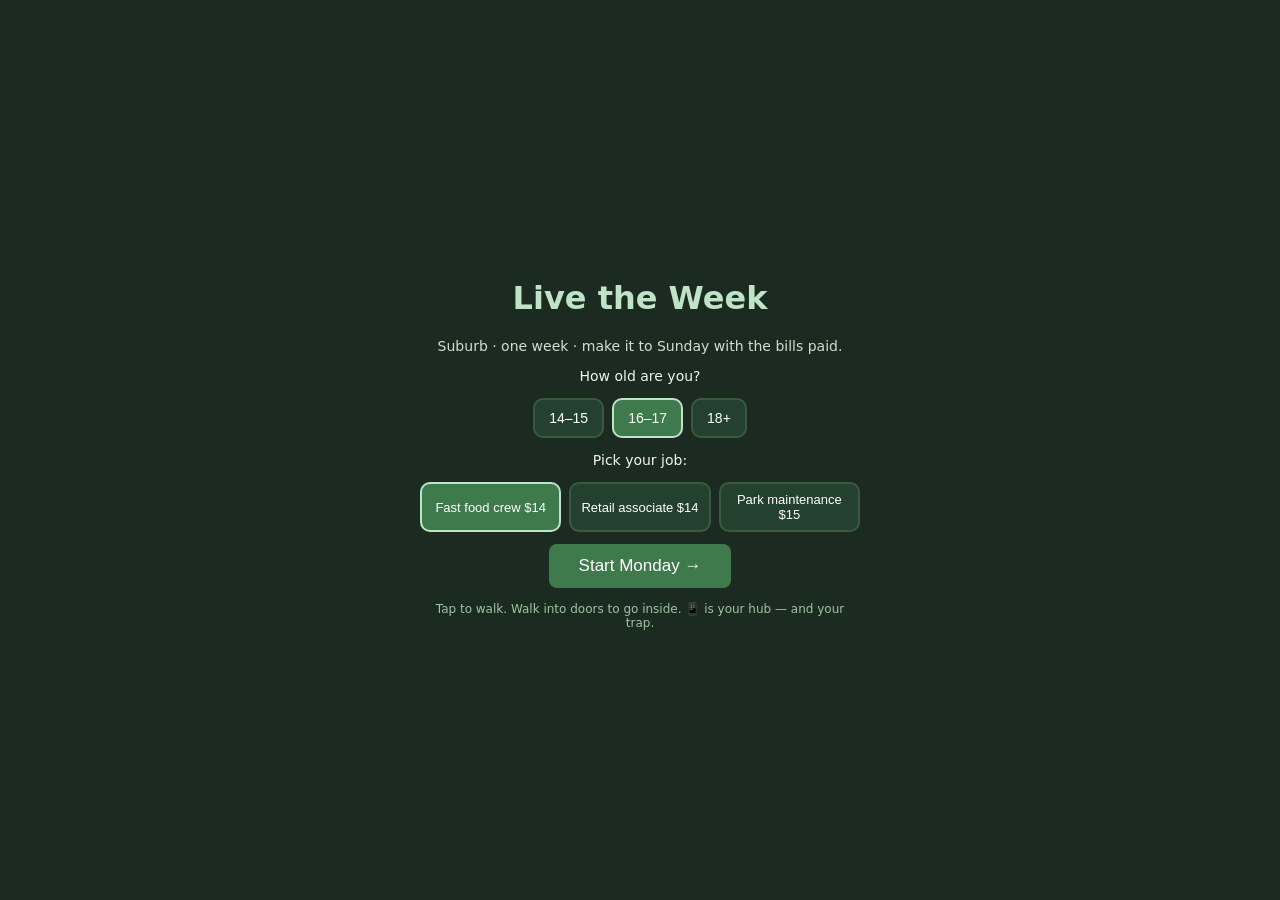
==== commit d3342f14: "fix(cover): use display-space contain for landscape to fix thin strip and overzoom Canvas buffer is " ====
--- a/live-the-week.html
+++ b/live-the-week.html
@@ -841,13 +841,17 @@
   ctx.fillStyle='#1a1a1a'; ctx.fillRect(0,0,cv.width,cv.height);
   const drawCover=(im)=>{
     // Image adapter: fits any screen, any orientation.
-    // Uses WINDOW dimensions (not canvas - canvas is fixed 352x640 portrait).
-    // Portrait (tall window): CONTAIN - full image visible, minimal filler.
-    // Landscape (wide window): Smart COVER - fills screen, anchors crop to keep
+    // Uses canvas DISPLAYED size (getBoundingClientRect) - the canvas buffer
+    // is fixed 352x640 but CSS stretches it; we need the displayed aspect.
+    // Portrait display: CONTAIN - full image visible, minimal filler.
+    // Landscape display: Smart COVER - fills screen, anchors crop to keep
     //   faces/key content visible (focal point ~38% from top, not center).
     const iw=im.naturalWidth||im.width, ih=im.naturalHeight||im.height;
     if(!iw||!ih) return;
-    const isPortrait=(window.innerHeight||cv.height)>(window.innerWidth||cv.width);
+    const r=cv.getBoundingClientRect();
+    const dispW=r.width||window.innerWidth||cv.width;
+    const dispH=r.height||window.innerHeight||cv.height;
+    const isPortrait=dispH>dispW;
     if(isPortrait){
       // Portrait: contain fit with subtle blurred background
       const bgS=Math.max(cv.width/iw, cv.height/ih);
@@ -860,17 +864,18 @@
       const fgW=iw*fgS, fgH=ih*fgS;
       ctx.drawImage(im,(cv.width-fgW)/2,(cv.height-fgH)/2,fgW,fgH);
     } else {
-      // Landscape: cover fill anchored to focal point (keeps heads visible)
-      // Focal Y ~38% from top of image (where faces/key content sits)
-      const s=Math.max(cv.width/iw, cv.height/ih);
-      const dw=iw*s, dh=ih*s;
-      const dx=(cv.width-dw)/2;
-      // Anchor crop so image focal point maps to screen focal point
-      const imgFocalY=ih*0.38;
-      const scrFocalY=cv.height*0.42;
-      let dy=scrFocalY-imgFocalY*s;
-      // Clamp so we don't show empty space
-      dy=Math.min(0, Math.max(cv.height-dh, dy));
+      // Landscape display: contain image in DISPLAYED space, then map back to buffer coords.
+      // The buffer is 352×640 (portrait); CSS scales it to a landscape screen — without
+      // compensating, wide panoramas draw as a thin strip and portrait art over-zooms.
+      const sX=dispW/iw, sY=dispH/ih, s=Math.min(sX,sY);
+      const bufScaleX=cv.width/dispW, bufScaleY=cv.height/dispH;
+      const dw=iw*s*bufScaleX, dh=ih*s*bufScaleY;
+      const dx=(cv.width-dw)/2, dy=(cv.height-dh)/2;
+      const bgS=Math.max(cv.width/iw,cv.height/ih);
+      const bgW=iw*bgS, bgH=ih*bgS;
+      ctx.save(); ctx.filter='blur(20px) brightness(0.6)';
+      ctx.drawImage(im,(cv.width-bgW)/2,(cv.height-bgH)/2,bgW,bgH);
+      ctx.restore();
       ctx.drawImage(im,dx,dy,dw,dh);
     }
   };
